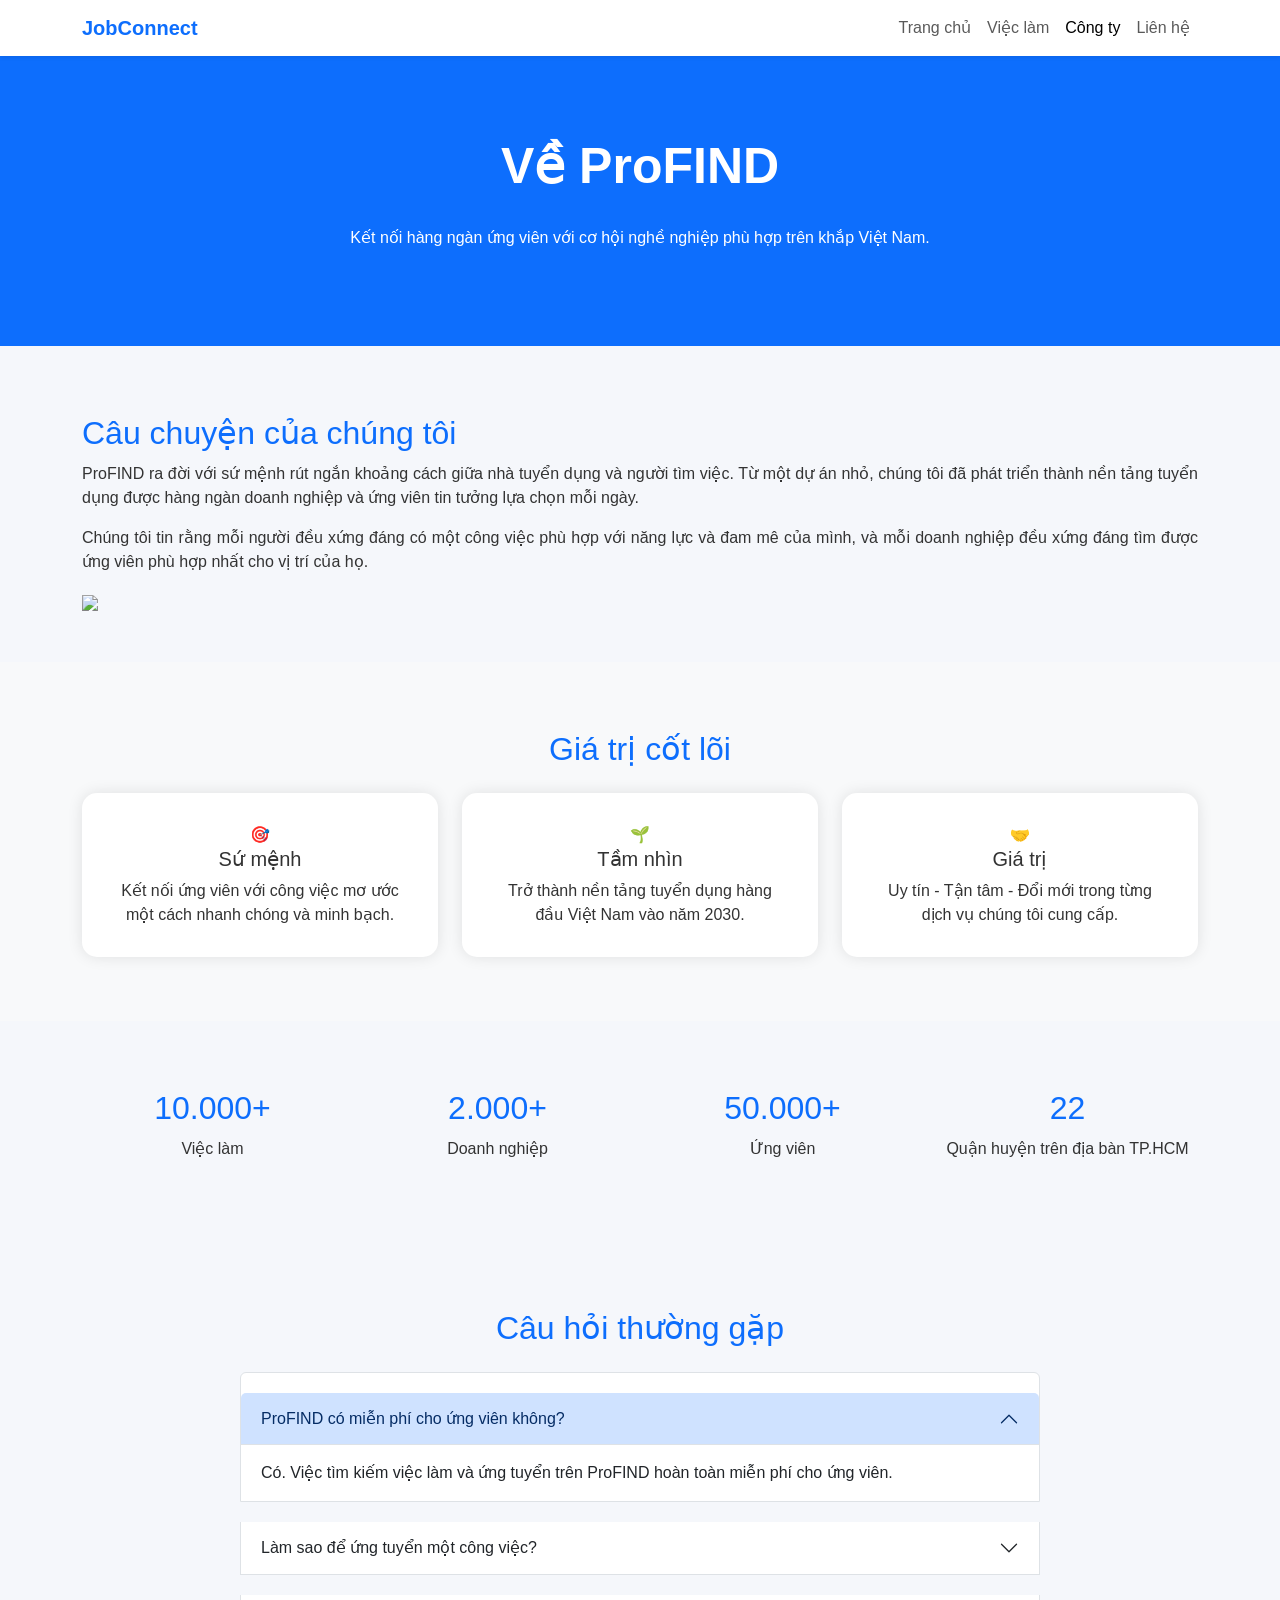
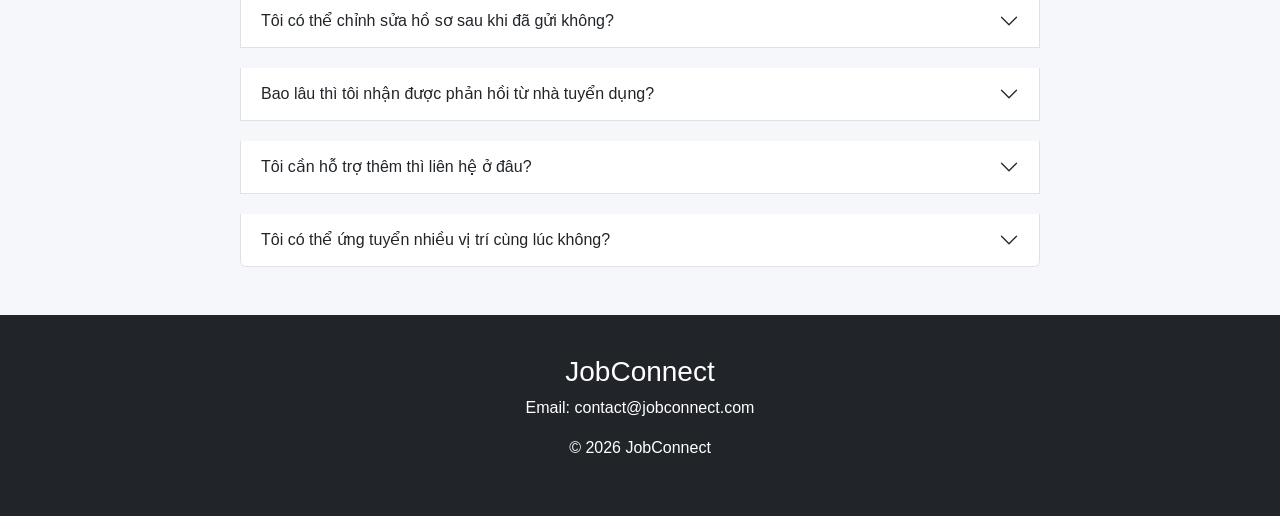
==== ProFind/about.html @ 867715a2 "Add files via upload" ====
<!DOCTYPE html>
<html lang="vi">

<head>
    <meta charset="UTF-8">
    <meta name="viewport" content="width=device-width, initial-scale=1.0">

    <title>About us</title>

    <!-- Bootstrap -->
    <link href="https://cdn.jsdelivr.net/npm/bootstrap@5.3.7/dist/css/bootstrap.min.css" rel="stylesheet">

    <!-- Font Awesome -->
    <link rel="stylesheet" href="https://cdnjs.cloudflare.com/ajax/libs/font-awesome/6.7.2/css/all.min.css">

    <link rel="stylesheet" href="asset/css.css">
</head>

<body>

    <!-- Navbar -->
    <nav class="navbar navbar-expand-lg bg-white shadow-sm sticky-top">
        <div class="container">

            <a class="navbar-brand fw-bold text-primary" href="index.html">
                JobConnect
            </a>

            <button class="navbar-toggler" data-bs-toggle="collapse" data-bs-target="#menu">
                <span class="navbar-toggler-icon"></span>
            </button>

            <div class="collapse navbar-collapse" id="menu">

                <ul class="navbar-nav ms-auto">

                    <li class="nav-item">
                        <a class="nav-link" href="index.html">Trang chủ</a>
                    </li>

                    <li class="nav-item">
                        <a class="nav-link" href="index.html#jobs">Việc làm</a>
                    </li>

                    <li class="nav-item">
                        <a class="nav-link active" href="about.html">Công ty</a>
                    </li>

                    <li class="nav-item">
                        <a class="nav-link" href="contact.html">Liên hệ</a>
                    </li>

                </ul>

            </div>

        </div>
    </nav>

    <!-- Hero -->
    <section class="hero">
        <div class="container text-center">
            <h1>Về ProFIND</h1>
            <p>Kết nối hàng ngàn ứng viên với cơ hội nghề nghiệp phù hợp trên khắp Việt Nam.</p>
        </div>
    </section>

    <!-- Giới thiệu -->
    <section class="container py-5">
        <div class="about">
            <div class="vanban">
                <h2>Câu chuyện của chúng tôi</h2>
                <p align="justify">
                    ProFIND ra đời với sứ mệnh rút ngắn khoảng cách giữa nhà tuyển dụng và người tìm việc.
                    Từ một dự án nhỏ, chúng tôi đã phát triển thành nền tảng tuyển dụng được hàng ngàn doanh
                    nghiệp và ứng viên tin tưởng lựa chọn mỗi ngày.
                </p>
                <p align="justify">
                    Chúng tôi tin rằng mỗi người đều xứng đáng có một công việc phù hợp với năng lực và đam mê
                    của mình, và mỗi doanh nghiệp đều xứng đáng tìm được ứng viên phù hợp nhất cho vị trí của
                    họ.
                </p>
            </div>
            <div class="hinh-anh">
                <img src="https://bizweb.dktcdn.net/100/021/721/articles/2.png?v=1621097527560">
            </div>
        </div>
    </section>

    <!-- Sứ mệnh / Tầm nhìn / Giá trị -->
    <section class="bg-light py-5">
        <div class="container">
            <h2 class="text-center mb-4">Giá trị cốt lõi</h2>

            <div class="row text-center">

                <div class="col-md-4 mb-3">
                    <div class="category">
                        🎯
                        <h5>Sứ mệnh</h5>
                        <p class="mb-0">Kết nối ứng viên với công việc mơ ước một cách nhanh chóng và minh bạch.</p>
                    </div>
                </div>

                <div class="col-md-4 mb-3">
                    <div class="category">
                        🌱
                        <h5>Tầm nhìn</h5>
                        <p class="mb-0">Trở thành nền tảng tuyển dụng hàng đầu Việt Nam vào năm 2030.</p>
                    </div>
                </div>

                <div class="col-md-4 mb-3">
                    <div class="category">
                        🤝
                        <h5>Giá trị</h5>
                        <p class="mb-0">Uy tín - Tận tâm - Đổi mới trong từng dịch vụ chúng tôi cung cấp.</p>
                    </div>
                </div>

            </div>
        </div>
    </section>

    <!-- Số liệu -->
    <section class="container py-5 text-center">
        <div class="row">
            <div class="col-md-3 mb-3">
                <h2>10.000+</h2>
                <p>Việc làm</p>
            </div>
            <div class="col-md-3 mb-3">
                <h2>2.000+</h2>
                <p>Doanh nghiệp</p>
            </div>
            <div class="col-md-3 mb-3">
                <h2>50.000+</h2>
                <p>Ứng viên</p>
            </div>
            <div class="col-md-3 mb-3">
                <h2>22</h2>
                <p>Quận huyện trên địa bàn TP.HCM</p>
            </div>
        </div>
    </section>

    <!-- FAQ -->
    <section class="container py-5">
        <h2 class="text-center mb-4">Câu hỏi thường gặp</h2>

        <div class="accordion" id="faqAccordion" style="max-width: 800px; margin: 0 auto;">

            <div class="accordion-item">
                <h2 class="accordion-header">
                    <button class="accordion-button" type="button" data-bs-toggle="collapse" data-bs-target="#faq1">
                        ProFIND có miễn phí cho ứng viên không?
                    </button>
                </h2>
                <div id="faq1" class="accordion-collapse collapse show" data-bs-parent="#faqAccordion">
                    <div class="accordion-body">
                        Có. Việc tìm kiếm việc làm và ứng tuyển trên ProFIND hoàn toàn miễn phí cho ứng viên.
                    </div>
                </div>
            </div>

            <div class="accordion-item">
                <h2 class="accordion-header">
                    <button class="accordion-button collapsed" type="button" data-bs-toggle="collapse" data-bs-target="#faq2">
                        Làm sao để ứng tuyển một công việc?
                    </button>
                </h2>
                <div id="faq2" class="accordion-collapse collapse" data-bs-parent="#faqAccordion">
                    <div class="accordion-body">
                        Bạn chỉ cần chọn công việc mong muốn ở trang chủ, sau đó điền đầy đủ thông tin vào
                        <a href="apply.html">form ứng tuyển</a> và bấm "Gửi đơn".
                    </div>
                </div>
            </div>

            <div class="accordion-item">
                <h2 class="accordion-header">
                    <button class="accordion-button collapsed" type="button" data-bs-toggle="collapse" data-bs-target="#faq3">
                        Tôi có thể chỉnh sửa hồ sơ sau khi đã gửi không?
                    </button>
                </h2>
                <div id="faq3" class="accordion-collapse collapse" data-bs-parent="#faqAccordion">
                    <div class="accordion-body">
                        Hiện tại bạn cần liên hệ trực tiếp với chúng tôi qua <a href="contact.html">trang liên hệ</a>
                        để được hỗ trợ cập nhật lại thông tin hồ sơ đã gửi.
                    </div>
                </div>
            </div>

            <div class="accordion-item">
                <h2 class="accordion-header">
                    <button class="accordion-button collapsed" type="button" data-bs-toggle="collapse" data-bs-target="#faq4">
                        Bao lâu thì tôi nhận được phản hồi từ nhà tuyển dụng?
                    </button>
                </h2>
                <div id="faq4" class="accordion-collapse collapse" data-bs-parent="#faqAccordion">
                    <div class="accordion-body">
                        Thời gian phản hồi tùy thuộc vào từng doanh nghiệp, thường trong khoảng 3 - 7 ngày làm
                        việc kể từ khi bạn gửi đơn ứng tuyển.
                    </div>
                </div>
            </div>

            <div class="accordion-item">
                <h2 class="accordion-header">
                    <button class="accordion-button collapsed" type="button" data-bs-toggle="collapse" data-bs-target="#faq5">
                        Tôi cần hỗ trợ thêm thì liên hệ ở đâu?
                    </button>
                </h2>
                <div id="faq5" class="accordion-collapse collapse" data-bs-parent="#faqAccordion">
                    <div class="accordion-body">
                        Bạn có thể gửi câu hỏi qua <a href="contact.html">form liên hệ</a> hoặc gọi hotline
                        1900 1234, đội ngũ ProFIND của chúng tôi sẽ hỗ trợ bạn nhanh nhất.
                    </div>
                </div>
            </div>

            <div class="accordion-item">
                <h2 class="accordion-header">
                    <button class="accordion-button collapsed" type="button" data-bs-toggle="collapse" data-bs-target="#faq6">
                        Tôi có thể ứng tuyển nhiều vị trí cùng lúc không?
                    </button>
                </h2>
                <div id="faq6" class="accordion-collapse collapse" data-bs-parent="#faqAccordion">
                    <div class="accordion-body">
                        Có. Bạn có thể gửi <a href="apply.html">form ứng tuyển</a> cho nhiều vị trí khác nhau,
                        chỉ cần ghi rõ tên vị trí mong muốn ở mục "Vị trí ứng tuyển" trong mỗi lần gửi đơn.
                    </div>
                </div>
            </div>

        </div>
    </section>

    <!-- Footer -->
    <footer>
        <div class="container text-center">
            <h3>JobConnect</h3>
            <p>Email: contact@jobconnect.com</p>
            <p>© 2026 JobConnect</p>
        </div>
    </footer>

    <script src="https://cdn.jsdelivr.net/npm/bootstrap@5.3.7/dist/js/bootstrap.bundle.min.js"></script>
    <script src="./asset/js.js"></script>
</body>

</html>
---- ProFind/asset/css.css ----
body {
    font-family: Arial, Helvetica, sans-serif;
}

html {
    scroll-behavior: smooth;
}

#trang-chu,
#viec-lam,
#cong-ty {
    scroll-margin-top: 80px;
}

* {
    margin: 0;
    padding: 0;
    box-sizing: border-box;
}

.image {
    width: 550px;
    height: 400px;

    border-radius: 30px;
    overflow: hidden;

    box-shadow: 0 10px 30px rgba(0, 0, 0, .15);
}

.image img {
    object-fit: cover;
    transform: scale(1.05);
}

#search {
    width: 300px;
    height: 40px;
    padding: 10px;
    font-size: 16px;
    border-radius: 8px;
    border: 1px solid #0138de;
    margin: 10px 0 25px;
}

search-btn {
    width: 120px;
    height: 45px;
    background: #ffc107;
    color: #000;
    font-weight: bold;
    border-radius: 8px;
}

.search-btn:hover {
    background: #e0a800;
}

select {
    width: 150px;
    height: 45px;
    padding: 0 15px;
    border-radius: 10px;
    font-size: 13px;
    box-sizing: border-box;
}

.hero {
    background: #0d6efd;
    color: white;
    padding: 80px 0;
}

.hero h1 {
    font-size: 50px;
    font-weight: bold;
    color: white;
}

.search-box {
    display: flex;
    gap: 10px;
    margin-top: 30px;
    flex-wrap: wrap;
}

.category {
    background: white;
    border-radius: 15px;
    padding: 30px;
    box-shadow: 0 0 15px rgba(0, 0, 0, .1);
    transition: .3s;
}

.category:hover {
    transform: translateY(-8px);
}

.card {
    transition: .3s;
}

.card:hover {
    transform: translateY(-10px);
}

#search {
    width: 300px;
    height: 40px;
    padding: 10px;
    font-size: 16px;
    border-radius: 8px;
    border: 1px solid #0138de;
    margin-top: 10px;
    margin-bottom: 25px;
}

select {
    height: 40px;
    padding: 10px;
    border-radius: 8px;
    font-size: 12px;
}

button {
    background: #11fd0d;
    color: white;
    padding: 10px;
    border: none;
    border-radius: 6px;
    cursor: pointer;
}

button:hover {
    background: #0d6efd;
}

footer {
    background: #212529;
    color: white;
    padding: 40px;
}

/* Reset */

* {
    margin: 0;
    padding: 0;
    box-sizing: border-box;
    font-family: Arial, sans-serif;
}


body {
    background: #f5f7fb;
    color: #333;
    padding: 0;
}


/* TiĂªu Ä‘á» */
h1 {
    text-align: center;
    color: #0d6efd;
    margin-bottom: 30px;
}


h2 {
    color: #0d6efd;
    margin: 20px 0 10px;
}

/* form liĂªn há»‡*/
.form-contact {
    width: 600px;
    max-width: 100%;
    margin: 20px auto;
    background: white;
    padding: 30px;
    border-radius: 20px;
    box-shadow: 0 0 20px rgba(0, 0, 0, .2);
}

.form-title {
    text-align: center;
    color: #0d6efd;
    font-size: 30px;
    font-weight: bold;
    text-transform: uppercase;
    margin-bottom: 10px;
}

.form-email {
    text-align: center;
    font-size: 16px;
    font-weight: bold;
    line-height: 30px;
}

.form-group {
    margin-bottom: 18px;
    margin-top: 8px;
}

.form-group label {
    display: block;
    font-weight: bold;
    margin-bottom: 8px;
}

.form-control {
    width: 100%;
    height: 45px;
    padding: 10px 15px;
    border: 1px solid #ccc;
    border-radius: 12px;
    font-size: 15px;
}

textarea.form-control {
    height: 120px;
    resize: vertical;
}

.form-control:focus {
    outline: none;
    border: 2px solid #0d6efd;
    box-shadow: 0 0 8px rgba(13, 110, 253, .3);
}

.note {
    color: red;
    font-weight: bold;
    font-style: italic;
}

.note-text {
    margin-top: 10px;
    font-style: italic;
    font-size: 15px;
}

.error {
    color: red;
    font-size: 13px;
    display: block;
    margin-top: 5px;
}

.btn {
    width: 100%;
    margin-top: 20px;
    padding: 12px;
    border: none;
    border-radius: 12px;
    background: #0d6efd;
    color: #fff;
    font-size: 16px;
    font-weight: bold;
    cursor: pointer;
    transition: .3s;
}

.btn:hover {
    background: #0052a3;
}

.popup-contact {
    display: none;
    position: fixed;
    inset: 0;
    background: rgba(0, 0, 0, .5);
    justify-content: center;
    align-items: center;
    overflow-y: auto;
    padding: 20px;
}

.popup-content {
    background: #fff;
    width: 500px;
    padding: 35px;
    border-radius: 15px;
    text-align: center;
    box-shadow: 0 0 20px gray;
}

.popup-content h3 {
    font-size: 26px;
    margin-bottom: 5px;
}

.popup-content i {
    color: #0d6efd;
    margin-bottom: 15px;
    line-height: 5px;
}

.popup-content p {
    color: #555;
    line-height: 24px;
    margin-bottom: 10px;
}

.popup-content button {
    padding: 10px 30px;
    border: none;
    border-radius: 8px;
    background: #0d6efd;
    color: white;
    font-weight: bold;
    cursor: pointer;
}

.popup-content button:hover {
    background: #0052a3;
}

/* form á»©ng tuyá»ƒn */
.form-apply {
    width: 600px;
    background: #fff;
    border-radius: 20px;
    padding: 30px;
    box-shadow: 0 0 25px rgba(0, 0, 0, .2);
    position: relative;
    margin: auto;
}

.popup {
    display: none;
    position: fixed;
    inset: 0;
    background: rgba(0, 0, 0, .5);
    justify-content: center;
    align-items: center;
    overflow-y: auto;
    padding: 20px;
}

#applyPopup {
    overflow-y: auto;
    align-items: flex-start;
    padding: 30px 20px;
}

.popup-form {
    width: 650px;
    max-width: 90%;
    margin: auto;
    margin-top: 30px;
    margin-bottom: 30px;
    background: #fff;
    border-radius: 20px;
    padding: 30px;
    position: relative;
}

.success-content {
    width: 400px;
    max-width: 90%;
    background: #fff;
    border-radius: 20px;
    padding: 35px;
    text-align: center;
    box-shadow: 0 0 25px rgba(0, 0, 0, .25);
    animation: zoomIn .3s;
}

.success-content i {
    color: #0d6efd;
    margin-bottom: 15px;
}

.success-content h3 {
    color: black;
    font-size: 25px;
    line-height: 50px;
}

.success-content p {
    font-size: 14px;
    color: #555;
    margin-top: 0;
    line-height: 10px;
}

.success-content button {
    margin-top: 20px;
    padding: 10px 30px;
    border: none;
    border-radius: 8px;
    background: #0d6efd;
    color: white;
    cursor: pointer;
}

.success-content button:hover {
    background: #0052a3;
}

.close {
    position: absolute;
    top: 15px;
    right: 20px;
    font-size: 32px;
    font-weight: bold;
    color: #777;
    cursor: pointer;
}

.close:hover {
    color: red;
}

/* @media(max-width:768px) {
    .popup-form,
    .success-content,
    .form-container {
        width: 95%;
        padding: 20px;
    }
    .form-title {
        font-size: 24px;
    }
} */
/* =========================
   GIAO DIá»†N MĂ” Táº¢ CHI TIáº¾T
========================= */

.detail-box {
    margin-top: 25px;
    padding: 25px;
    background: #ffffff;
    border-radius: 15px;
    border: 1px solid #e5e7eb;
    box-shadow: 0 5px 15px rgba(0, 0, 0, .06);
}

/* TiĂªu Ä‘á» tá»«ng pháº§n */

.section-title {
    display: flex;
    align-items: center;
    gap: 12px;
    border-bottom: 2px solid #e9ecef;
    padding-bottom: 15px;
    margin-bottom: 20px;
}

.section-title i {
    width: 42px;
    height: 42px;
    display: flex;
    align-items: center;
    justify-content: center;
    background: #eaf2ff;
    color: #0d6efd;
    border-radius: 50%;
    font-size: 20px;
}

.section-title h3 {
    margin: 0;
    color: #212529;
    font-size: 22px;
}

/* Ná»™i dung mĂ´ táº£ */

.description-content,
.requirement-content {
    padding: 5px 10px;
}

.description-content p,
.requirement-content p {
    color: #555;
    font-size: 16px;
    line-height: 1.8;
    margin: 0;
}

/* Pháº§n yĂªu cáº§u */

.requirement-box {
    background: #fcfdff;
}

.requirement-content {
    border-left: 4px solid #0d6efd;
    padding-left: 20px;
}

/* =========================================
TRANG CHI TIáº¾T CĂ”NG VIá»†C
========================================= */

.detail-container {
    width: 1100px;
    max-width: 95%;
    margin: 30px auto;
    padding: 45px 55px;
    background: #ffffff;
    border-radius: 24px;
    box-shadow: 0 12px 40px rgba(0, 0, 0, 0.08);
}

/* TiĂªu Ä‘á» cĂ´ng viá»‡c */

.detail-container>h1 {
    text-align: left;
    color: #1f2937;
    font-size: 38px;
    font-weight: bold;
    margin-bottom: 15px;
}

/* TĂªn cĂ´ng ty */

.company-name {
    font-size: 18px;
    color: #555;
    margin-bottom: 30px;
}

.company-name i {
    color: #0d6efd;
    margin-right: 8px;
}

/* =========================================
THĂ”NG TIN NHANH
========================================= */

.job-sticker {
    display: grid;
    grid-template-columns: repeat(4, 1fr);
    gap: 15px;
    margin-bottom: 35px;
}

.job-sticker>span {
    min-height: 75px;
    display: flex;
    align-items: center;
    gap: 12px;
    padding: 16px;
    background: #f5f8ff;
    border: 1px solid #e4ebff;
    border-radius: 14px;
    color: #374151;
    font-size: 14px;
}

.job-sticker i {
    min-width: 22px;
    color: #0d6efd;
    font-size: 20px;
}

/* =========================================
KHá»I MĂ” Táº¢ VĂ€ YĂU Cáº¦U
========================================= */

.detail-box {
    margin-top: 25px;
    padding: 28px;
    background: #ffffff;
    border-radius: 18px;
    border: 1px solid #e5e7eb;
    box-shadow: 0 6px 18px rgba(0, 0, 0, .06);
}

/* TiĂªu Ä‘á» tá»«ng pháº§n */

.section-title {
    display: flex;
    align-items: center;
    gap: 14px;
    border-bottom: 2px solid #edf0f5;
    padding-bottom: 16px;
    margin-bottom: 20px;
}

.section-title i {
    width: 45px;
    height: 45px;
    display: flex;
    align-items: center;
    justify-content: center;
    background: #eaf2ff;
    color: #0d6efd;
    border-radius: 50%;
    font-size: 20px;
}

.section-title h3 {
    margin: 0;
    color: #212529;
    font-size: 23px;
}

/* Ná»™i dung */

.description-content,
.requirement-content {
    padding: 5px 10px;
}

.description-content p,
.requirement-content p {
    color: #4b5563;
    font-size: 16px;
    line-height: 1.9;
    margin: 0;
}

/* Pháº§n yĂªu cáº§u */

.requirement-box {
    background: #fcfdff;
    border-left: 5px solid #198754;
}

.requirement-box .section-title i {
    background: #eaf8f0;
    color: #198754;
}

/* =========================================
NĂT á»¨NG TUYá»‚N
========================================= */

.detail-container>.btn {
    display: block;
    width: 280px;
    margin: 40px auto 10px;
    padding: 15px;
    border-radius: 14px;
    background: linear-gradient(135deg, #0d6efd, #0052a3);
    color: white;
    font-size: 17px;
    font-weight: bold;
    box-shadow: 0 8px 20px rgba(13, 110, 253, .25);
    transition: .3s;
}

.detail-container>.btn:hover {
    background: linear-gradient(135deg, #0052a3, #003d7a);
    transform: translateY(-3px);
    box-shadow: 0 12px 25px rgba(13, 110, 253, .35);
}

/* =========================================
RESPONSIVE
========================================= */

@media (max-width: 900px) {

    .job-sticker {
        grid-template-columns: repeat(2, 1fr);
    }

}

@media (max-width: 600px) {

    body {
        padding: 15px;
    }

    .detail-container {
        padding: 25px 18px;
        border-radius: 16px;
    }

    .detail-container>h1 {
        font-size: 28px;
    }

    .job-sticker {
        grid-template-columns: 1fr;
    }

    .detail-box {
        padding: 20px;
    }

    .section-title h3 {
        font-size: 19px;
    }

    .description-content,
    .requirement-content {
        padding: 0;
    }

    .detail-container>.btn {
        width: 100%;
    }

}

/* =========================
GIAO DIá»†N TRANG LIĂN Há»†
========================= */

.contact-page {
    min-height: 100vh;
    padding: 60px 20px;
    background:
        linear-gradient(135deg, #eef5ff, #f8fbff);
}

.contact-wrapper {
    max-width: 1100px;
    margin: auto;
    display: grid;
    grid-template-columns: 0.9fr 1.1fr;
    background: #ffffff;
    border-radius: 25px;
    overflow: hidden;
    box-shadow: 0 15px 40px rgba(0, 0, 0, .12);
}

/* =========================
THĂ”NG TIN LIĂN Há»†
========================= */

.contact-info {
    padding: 50px 40px;
    background: linear-gradient(135deg, #0d6efd, #084298);
    color: white;
}

.contact-logo {
    width: 65px;
    height: 65px;
    display: flex;
    align-items: center;
    justify-content: center;
    background: rgba(255, 255, 255, .2);
    border-radius: 18px;
    font-size: 30px;
    margin-bottom: 25px;
}

.contact-info h1 {
    color: white;
    text-align: left;
    font-size: 36px;
    margin-bottom: 20px;
}

.contact-description {
    line-height: 1.8;
    color: #e5edff;
    margin-bottom: 35px;
}

/* =========================
ITEM THĂ”NG TIN
========================= */

.contact-item {
    display: flex;
    align-items: center;
    gap: 15px;
    margin-bottom: 25px;
}

.contact-icon {
    width: 45px;
    height: 45px;
    flex-shrink: 0;
    display: flex;
    align-items: center;
    justify-content: center;
    background: rgba(255, 255, 255, .2);
    border-radius: 12px;
    font-size: 18px;
}

.contact-item h4 {
    margin: 0 0 5px;
    font-size: 16px;
}

.contact-item p {
    margin: 0;
    color: #dce8ff;
    font-size: 14px;
}

/* =========================
FORM LIĂN Há»†
========================= */

.contact-wrapper .form-contact {
    width: 100%;
    max-width: none;
    margin: 0;
    padding: 50px 45px;
    border-radius: 0;
    box-shadow: none;
}

.form-subtitle {
    text-align: center;
    color: #777;
    margin-top: 10px;
    margin-bottom: 30px;
}

.contact-wrapper .form-title {
    font-size: 30px;
    margin-bottom: 30px;
}

.contact-wrapper .form-group {
    margin-bottom: 20px;
}

.contact-wrapper .form-group label {
    color: #333;
}

.contact-wrapper .form-group label i {
    color: #0d6efd;
    margin-right: 5px;
}

.contact-wrapper .form-control {
    height: 48px;
    border: 1px solid #dfe3e8;
    border-radius: 10px;
    transition: .3s;
}

.contact-wrapper textarea.form-control {
    height: 130px;
}

.contact-wrapper .form-control:focus {
    border-color: #0d6efd;
    box-shadow: 0 0 0 4px rgba(13, 110, 253, .1);
}

/* =========================
NĂT Gá»¬I
========================= */

.contact-wrapper .btn:hover {
    margin-top: 15px;
    height: 50px;
    border-radius: 10px;
    background: linear-gradient(135deg, #0d6efd, #084298);
    transition: .3s;
}

.contact-wrapper .btn {
    transform: translateY(-3px);
    box-shadow: 0 8px 20px rgba(13, 110, 253, .3);
}

/* =========================
RESPONSIVE
========================= */

@media (max-width: 768px) {

    .contact-wrapper {
        grid-template-columns: 1fr;
    }

    .contact-info {
        padding: 35px 25px;
    }

    .contact-info h1 {
        font-size: 30px;
    }

    .contact-wrapper .form-contact {
        padding: 35px 25px;
    }

}

/* =========================
   HOĂ€N THIá»†N GIAO DIá»†N TRANG LIĂN Há»†
========================= */

.contact-page {
    min-height: 100vh;
    padding: 70px 20px;
    background: linear-gradient(135deg, #eef5ff, #f8fbff);
}

.contact-wrapper {
    max-width: 1100px;
    margin: auto;
    display: grid;
    grid-template-columns: 0.9fr 1.1fr;
    background: white;
    border-radius: 25px;
    overflow: hidden;
    box-shadow: 0 20px 50px rgba(0, 0, 0, .12);
}

/* BĂN TRĂI */

.contact-info {
    padding: 55px 45px;
    background: linear-gradient(135deg, #0d6efd, #084298);
    color: white;
}

.contact-logo {
    width: 70px;
    height: 70px;
    display: flex;
    align-items: center;
    justify-content: center;
    background: rgba(255, 255, 255, .2);
    border-radius: 20px;
    font-size: 32px;
    margin-bottom: 25px;
}

.contact-info h1 {
    color: white;
    text-align: left;
    font-size: 38px;
    margin-bottom: 20px;
}

.contact-description {
    color: #e5edff;
    line-height: 1.8;
    margin-bottom: 40px;
}

.contact-item {
    display: flex;
    align-items: center;
    gap: 15px;
    margin-bottom: 28px;
}

.contact-icon {
    width: 48px;
    height: 48px;
    display: flex;
    align-items: center;
    justify-content: center;
    background: rgba(255, 255, 255, .2);
    border-radius: 14px;
    font-size: 19px;
}

.contact-item h4 {
    margin: 0 0 5px;
}

.contact-item p {
    margin: 0;
    color: #dce8ff;
}

/* BĂN PHáº¢I */

.contact-wrapper .form-contact {
    width: 100%;
    max-width: none;
    margin: 0;
    padding: 55px 50px;
    border-radius: 0;
    box-shadow: none;
}

.contact-wrapper .form-title {
    font-size: 32px;
    margin-bottom: 10px;
}

.form-subtitle {
    text-align: center;
    color: #777;
    margin-bottom: 35px;
}

.contact-wrapper .form-group {
    margin-bottom: 20px;
}

.contact-wrapper .form-group label {
    color: #333;
}

.contact-wrapper .form-group label i {
    color: #0d6efd;
    margin-right: 6px;
}

.contact-wrapper .form-control {
    height: 48px;
    border: 1px solid #dfe3e8;
    border-radius: 10px;
    transition: .3s;
}

.contact-wrapper textarea.form-control {
    height: 130px;
    resize: vertical;
}

.contact-wrapper .form-control:focus {
    outline: none;
    border-color: #0d6efd;
    box-shadow: 0 0 0 4px rgba(13, 110, 253, .1);
}

/* NĂT */

.contact-wrapper .btn {
    height: 50px;
    margin-top: 15px;
    border-radius: 10px;
    background: linear-gradient(135deg, #0d6efd, #084298);
    transition: .3s;
}

.contact-wrapper .btn:hover {
    transform: translateY(-3px);
    box-shadow: 0 8px 20px rgba(13, 110, 253, .3);
}

/* POPUP */

.popup-contact {
    display: none;
    position: fixed;
    inset: 0;
    z-index: 9999;
    align-items: center;
    justify-content: center;
    background: rgba(0, 0, 0, .55);
}

.popup-content {
    width: 420px;
    max-width: 90%;
    padding: 40px;
    background: white;
    border-radius: 20px;
    text-align: center;
    box-shadow: 0 15px 40px rgba(0, 0, 0, .25);
}

.popup-content h3 {
    color: #198754;
    margin-bottom: 15px;
}

.popup-content p {
    color: #555;
    line-height: 1.7;
}

.popup-content button {
    margin-top: 15px;
    padding: 10px 30px;
    background: #0d6efd;
    color: white;
    border-radius: 8px;
}

/* MOBILE */

@media (max-width: 768px) {

    .contact-page {
        padding: 25px 15px;
    }

    .contact-wrapper {
        grid-template-columns: 1fr;
    }

    .contact-info {
        padding: 35px 25px;
    }

    .contact-info h1 {
        font-size: 30px;
    }

    .contact-wrapper .form-contact {
        padding: 35px 25px;
    }

}
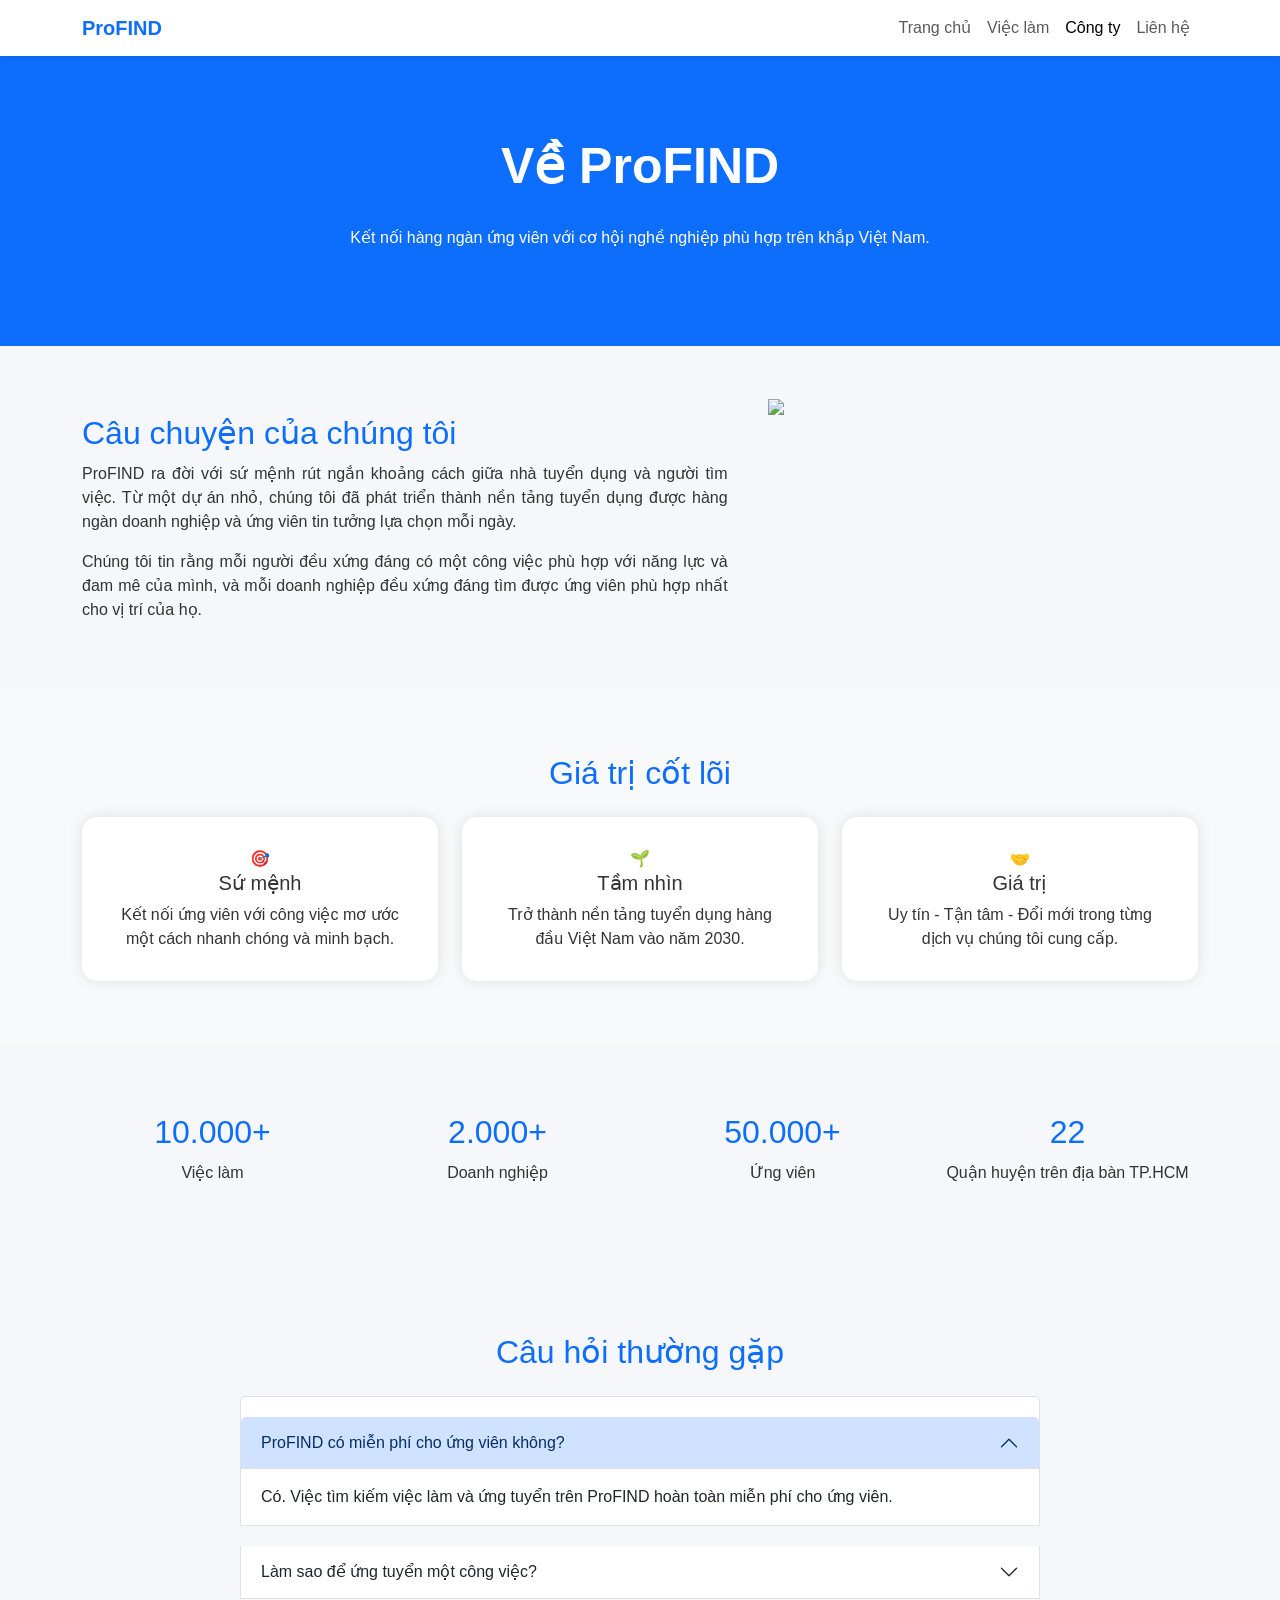
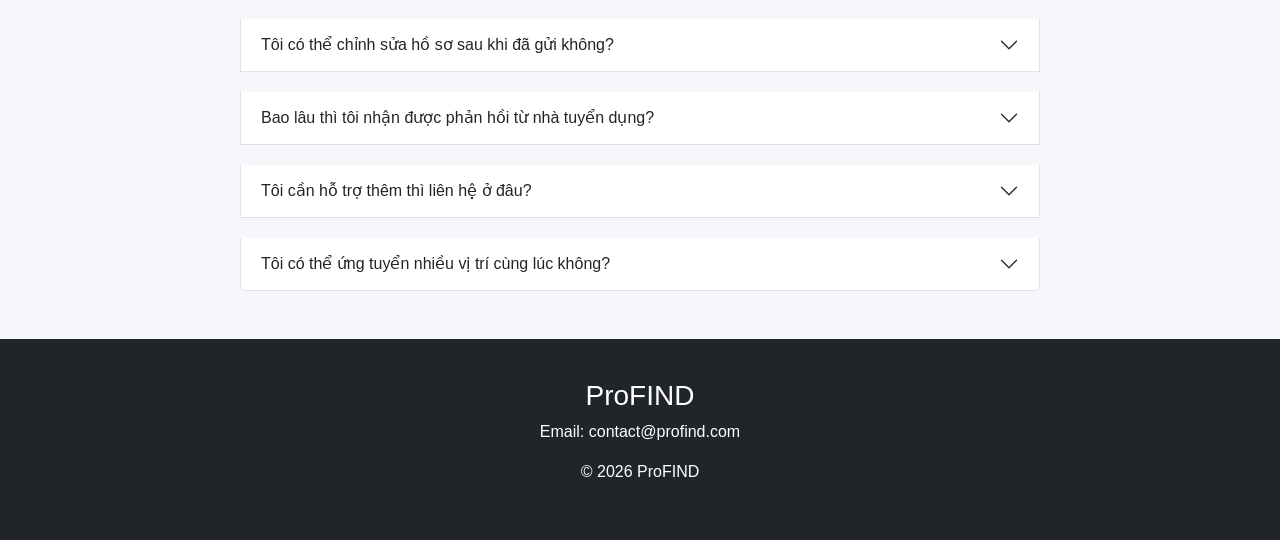
==== commit 5e38d012: "Update about.html" ====
--- a/ProFind/about.html
+++ b/ProFind/about.html
@@ -23,7 +23,7 @@
         <div class="container">
 
             <a class="navbar-brand fw-bold text-primary" href="index.html">
-                JobConnect
+                ProFIND
             </a>
 
             <button class="navbar-toggler" data-bs-toggle="collapse" data-bs-target="#menu">
@@ -239,9 +239,9 @@
     <!-- Footer -->
     <footer>
         <div class="container text-center">
-            <h3>JobConnect</h3>
-            <p>Email: contact@jobconnect.com</p>
-            <p>© 2026 JobConnect</p>
+            <h3>ProFIND</h3>
+            <p>Email: contact@profind.com</p>
+            <p>© 2026 ProFIND</p>
         </div>
     </footer>
 
@@ -249,4 +249,4 @@
     <script src="./asset/js.js"></script>
 </body>
 
-</html>+</html>
--- a/ProFind/asset/css.css
+++ b/ProFind/asset/css.css
@@ -1102,4 +1102,36 @@
         padding: 35px 25px;
     }
 
-}+}
+
+/*Trang about*/
+.about {
+    display: flex;
+    align-items: flex-start;
+    gap: 40px;
+}
+
+.vanban {
+    flex: 1.5;
+}
+
+.hinh-anh {
+    flex: 1;
+}
+
+.hinh-anh img {
+    max-width: 550px;
+    width: 100%;
+    max-height: 350px;
+}
+
+/* Điện thoại */
+@media (max-width: 768px) {
+    .about {
+        flex-direction: column;
+    }
+
+    .hinh-anh {
+        align-self: center;
+    }
+}
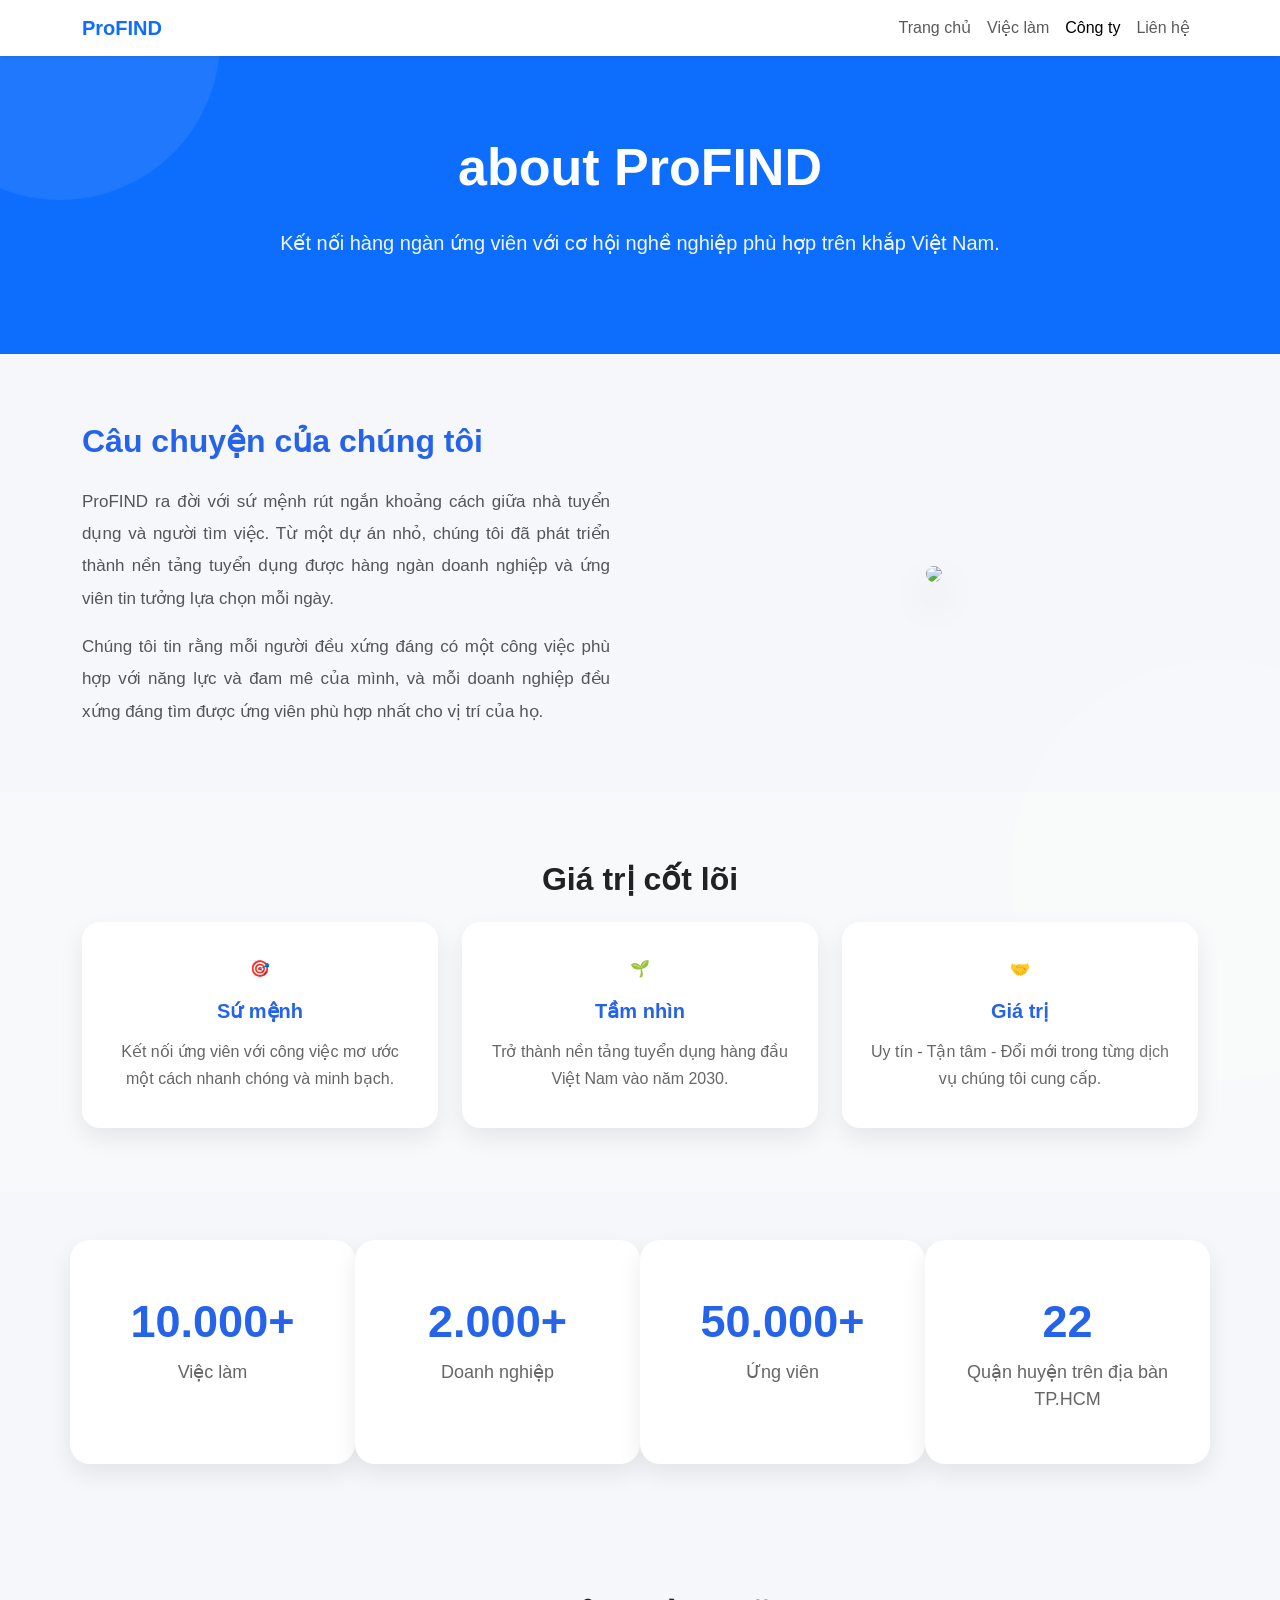
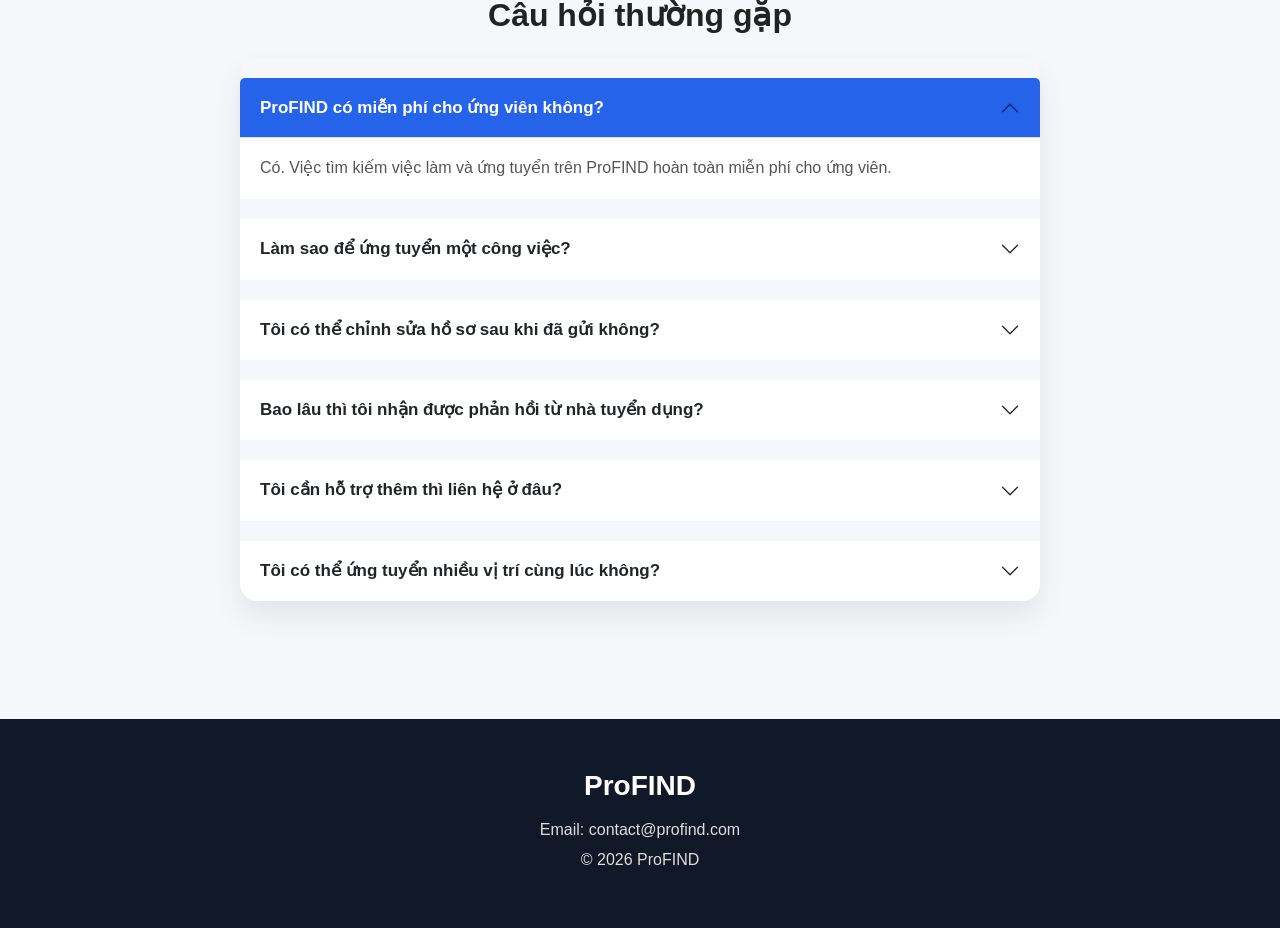
==== commit b9f3cd05: "add" ====
--- a/ProFind/about.html
+++ b/ProFind/about.html
@@ -60,7 +60,7 @@
     <!-- Hero -->
     <section class="hero">
         <div class="container text-center">
-            <h1>Về ProFIND</h1>
+            <h1>about ProFIND</h1>
             <p>Kết nối hàng ngàn ứng viên với cơ hội nghề nghiệp phù hợp trên khắp Việt Nam.</p>
         </div>
     </section>
--- a/ProFind/asset/css.css
+++ b/ProFind/asset/css.css
@@ -1135,3 +1135,209 @@
         align-self: center;
     }
 }
+
+.hero::before {
+    content: "";
+    position: absolute;
+    width: 320px;
+    height: 320px;
+    border-radius: 50%;
+    background: rgba(255, 255, 255, .08);
+    top: -120px;
+    left: -100px;
+}
+
+.hero::after {
+    content: "";
+    position: absolute;
+    width: 420px;
+    height: 420px;
+    border-radius: 50%;
+    background: rgba(255, 255, 255, .08);
+    right: -150px;
+    bottom: -180px;
+}
+
+.hero h1 {
+    font-size: 52px;
+    font-weight: 700;
+}
+
+.hero p {
+    font-size: 20px;
+    opacity: .95;
+}
+
+/* ABOUT */
+
+.about {
+    display: flex;
+    align-items: center;
+    gap: 60px;
+    flex-wrap: wrap;
+}
+
+.vanban {
+    flex: 1;
+}
+
+.vanban h2 {
+    color: #2563eb;
+    font-weight: bold;
+    margin-bottom: 25px;
+}
+
+.vanban p {
+    color: #555;
+    line-height: 1.9;
+    font-size: 17px;
+}
+
+.hinh-anh {
+    flex: 1;
+    text-align: center;
+}
+
+.hinh-anh img {
+    width: 100%;
+    max-width: 520px;
+    border-radius: 25px;
+    box-shadow: 0 20px 40px rgba(0, 0, 0, .18);
+    transition: .5s;
+}
+
+.hinh-anh img:hover {
+    transform: scale(1.04) rotate(-1deg);
+}
+
+/* Tiêu đề */
+
+section h2 {
+    font-weight: 700;
+    color: #222;
+}
+
+/* CARD */
+
+.category {
+    background: #fff;
+    border-radius: 18px;
+    padding: 35px 25px;
+    box-shadow: 0 10px 25px rgba(0, 0, 0, .08);
+    transition: .35s;
+    height: 100%;
+}
+
+.category:hover {
+    transform: translateY(-12px);
+    box-shadow: 0 18px 40px rgba(37, 99, 235, .25);
+}
+
+.category h5 {
+    margin-top: 18px;
+    margin-bottom: 15px;
+    color: #2563eb;
+    font-weight: 700;
+}
+
+.category p {
+    color: #666;
+    line-height: 1.7;
+}
+
+/* THỐNG KÊ */
+
+.container.py-5.text-center .col-md-3 {
+    margin-bottom: 25px;
+    background: #fff;
+    border-radius: 20px;
+    padding: 35px;
+    box-shadow: 0 10px 25px rgba(0, 0, 0, .08);
+    transition: .3s;
+}
+
+.container.py-5.text-center .col-md-3 h2 {
+    color: #2563eb;
+    font-size: 45px;
+    font-weight: 700;
+}
+
+.container.py-5.text-center .col-md-3 p {
+    color: #666;
+    font-size: 18px;
+}
+
+.container.py-5.text-center .col-md-3:hover {
+    transform: translateY(-10px);
+}
+
+/* FAQ */
+
+#faqAccordion {
+    max-width: 900px;
+    border-radius: 18px;
+    overflow: hidden;
+    box-shadow: 0 15px 30px rgba(0, 0, 0, .08);
+}
+
+.accordion-item {
+    border: none;
+}
+
+.accordion-button {
+    font-weight: 600;
+    padding: 20px;
+    font-size: 17px;
+}
+
+.accordion-button:not(.collapsed) {
+    background: #2563eb;
+    color: #fff;
+}
+
+.accordion-button:focus {
+    box-shadow: none;
+}
+
+.accordion-body {
+    color: #555;
+    line-height: 1.8;
+    background: #fff;
+}
+
+.accordion-body a {
+    color: #2563eb;
+    font-weight: 600;
+    text-decoration: none;
+}
+
+.accordion-body a:hover {
+    text-decoration: underline;
+}
+
+/* Footer */
+
+footer {
+    background: #111827;
+    color: white;
+    padding: 50px 0;
+    margin-top: 70px;
+}
+
+footer h3 {
+    font-weight: 700;
+    margin-bottom: 15px;
+}
+
+footer p {
+    margin: 6px 0;
+    color: #ddd;
+}
+
+/* Animation */
+
+.category,
+.hinh-anh img,
+.col-md-3 {
+    animation: fadeUp .8s ease;
+}
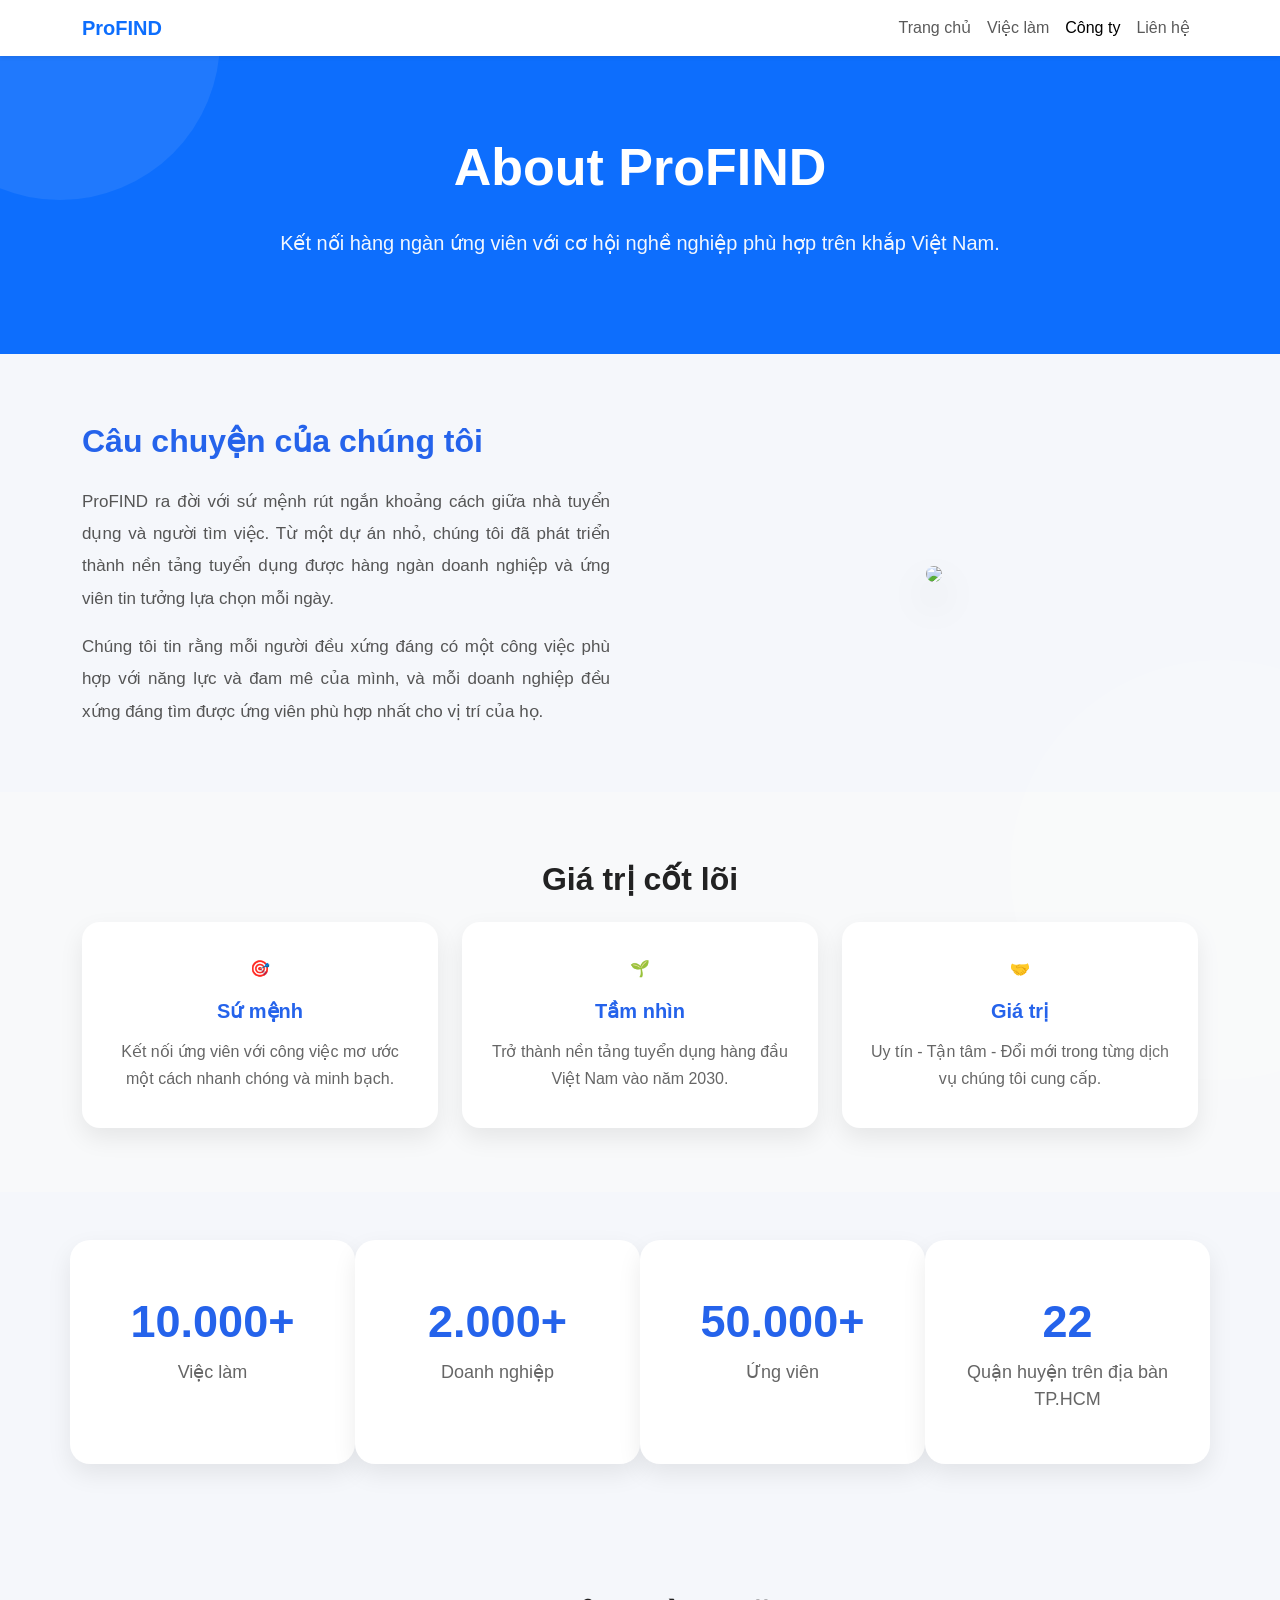
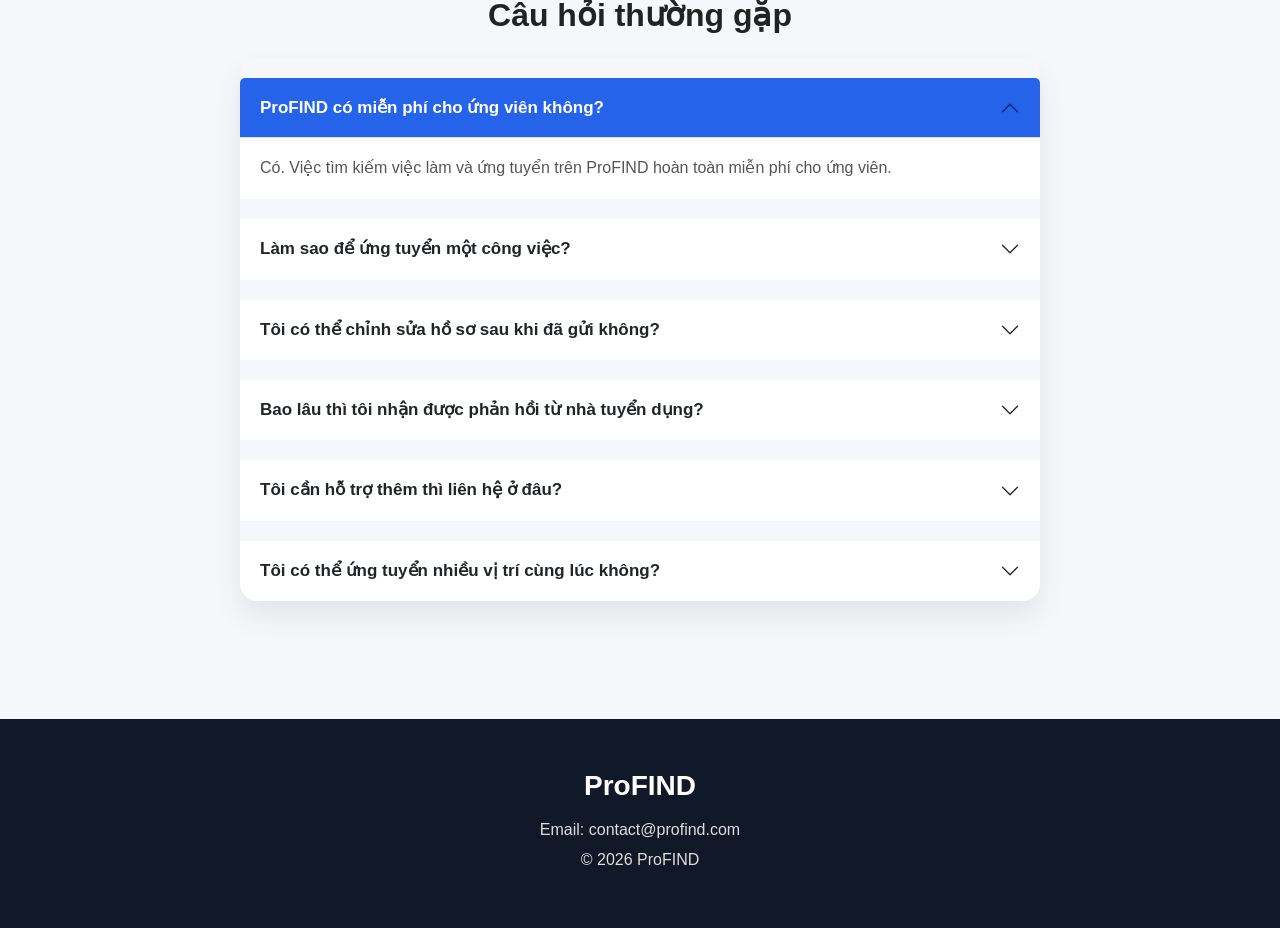
==== commit 0d41b9f7: "Update about.html" ====
--- a/ProFind/about.html
+++ b/ProFind/about.html
@@ -60,7 +60,7 @@
     <!-- Hero -->
     <section class="hero">
         <div class="container text-center">
-            <h1>about ProFIND</h1>
+            <h1>About ProFIND</h1>
             <p>Kết nối hàng ngàn ứng viên với cơ hội nghề nghiệp phù hợp trên khắp Việt Nam.</p>
         </div>
     </section>
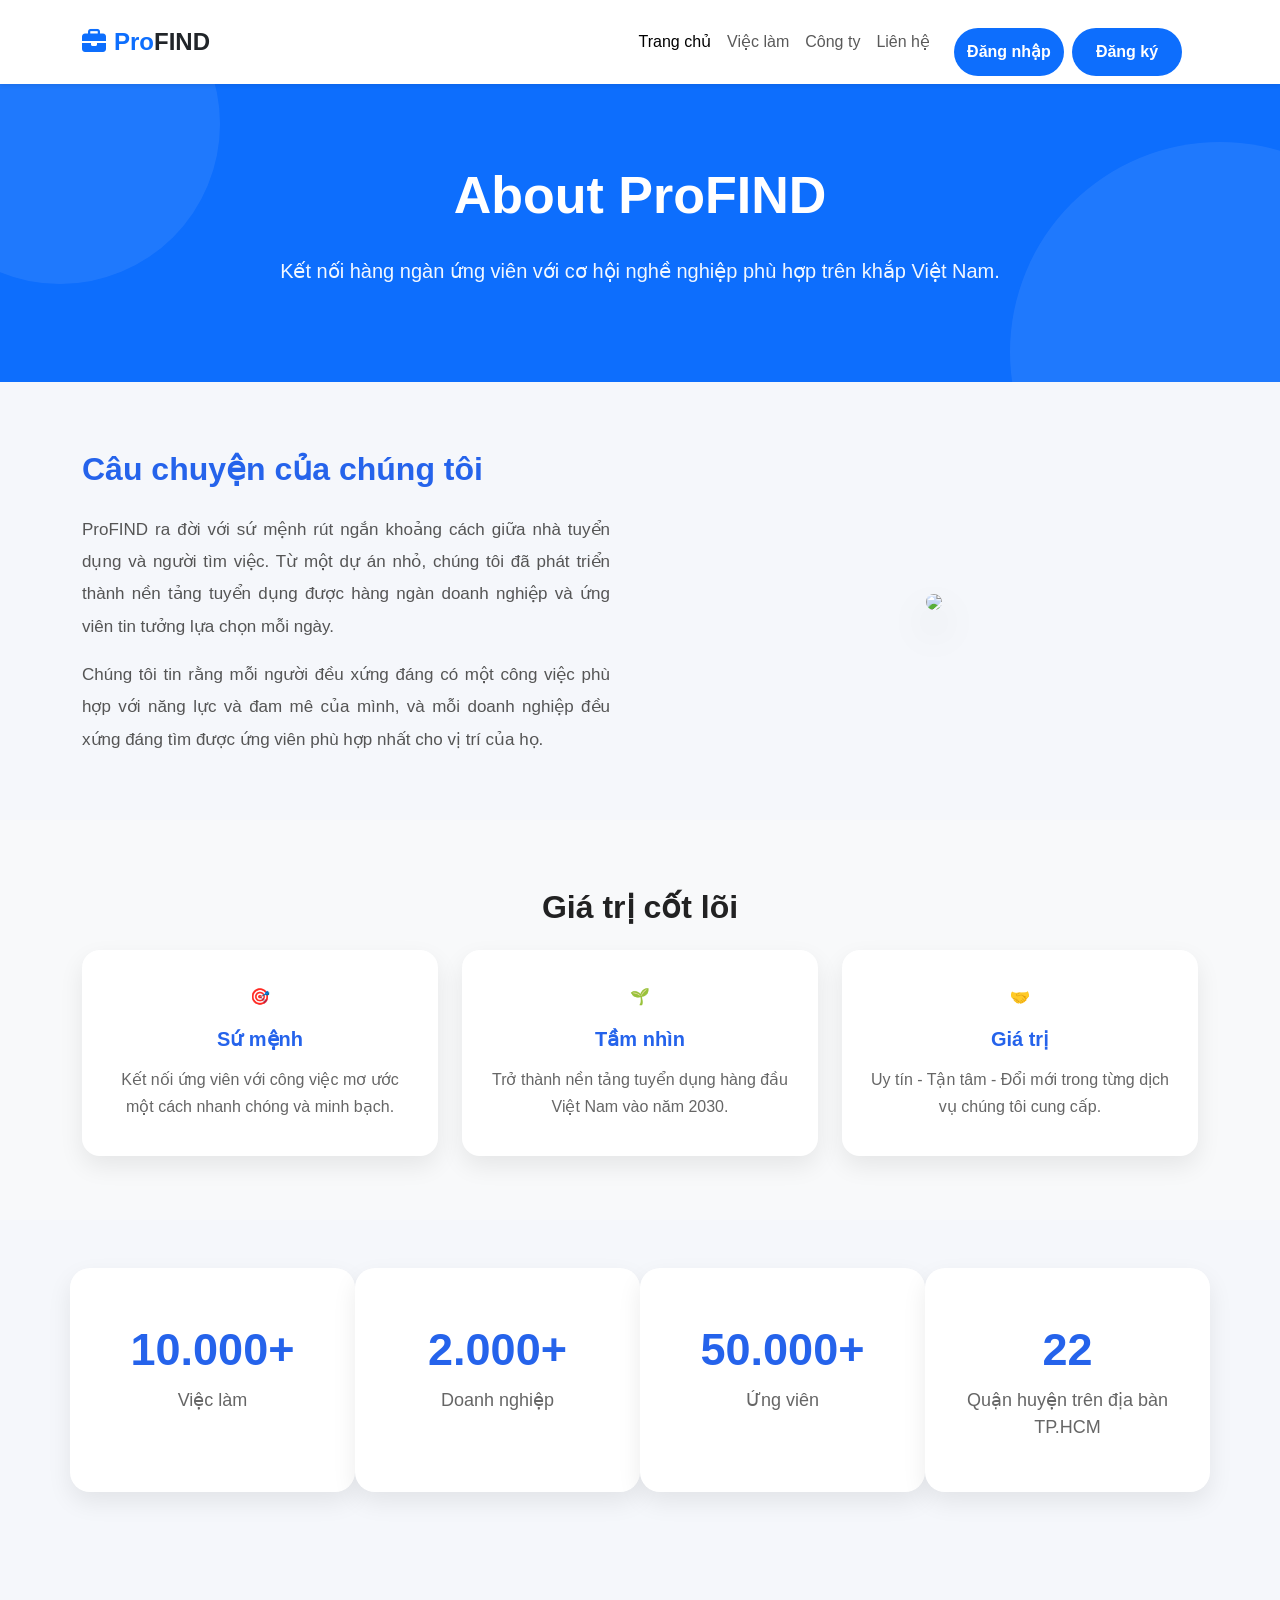
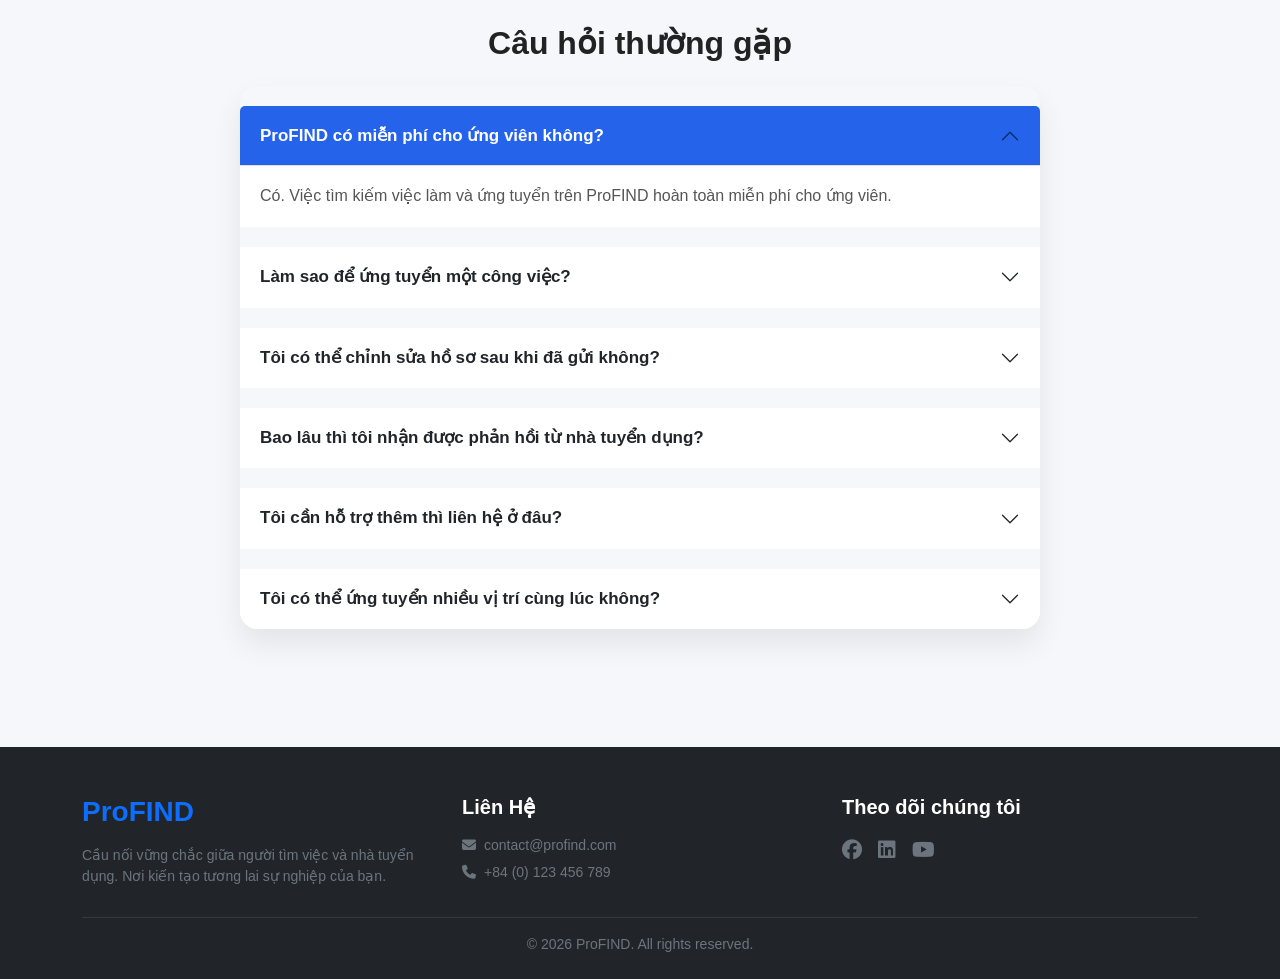
==== commit b76f9f23: "Refactor about.html with new styles and scripts" ====
--- a/ProFind/about.html
+++ b/ProFind/about.html
@@ -12,53 +12,58 @@
 
     <!-- Font Awesome -->
     <link rel="stylesheet" href="https://cdnjs.cloudflare.com/ajax/libs/font-awesome/6.7.2/css/all.min.css">
-
+    <link rel="stylesheet" href="https://unpkg.com/aos@2.3.1/dist/aos.css">
     <link rel="stylesheet" href="asset/css.css">
 </head>
 
 <body>
 
     <!-- Navbar -->
-    <nav class="navbar navbar-expand-lg bg-white shadow-sm sticky-top">
+    <nav class="navbar navbar-expand-lg bg-white shadow-sm sticky-top custom-navbar">
         <div class="container">
-
-            <a class="navbar-brand fw-bold text-primary" href="index.html">
-                ProFIND
+            <a class="navbar-brand fw-bold text-primary brand-logo" href="index.html">
+                <i class="fa-solid fa-briefcase me-2"></i>Pro<span class="text-dark">FIND</span>
             </a>
-
-            <button class="navbar-toggler" data-bs-toggle="collapse" data-bs-target="#menu">
+            <button class="navbar-toggler border-0" type="button" data-bs-toggle="collapse" data-bs-target="#menu">
                 <span class="navbar-toggler-icon"></span>
             </button>
-
+    
             <div class="collapse navbar-collapse" id="menu">
-
-                <ul class="navbar-nav ms-auto">
-
+                <ul class="navbar-nav ms-auto align-items-center">
                     <li class="nav-item">
-                        <a class="nav-link" href="index.html">Trang chủ</a>
-                    </li>
-
+                        <a class="nav-link active" href="index.html">Trang chủ</a>
+                    </li>
                     <li class="nav-item">
-                        <a class="nav-link" href="index.html#jobs">Việc làm</a>
-                    </li>
-
+                        <a class="nav-link" href="jobs.html">Việc làm</a>
+                    </li>
                     <li class="nav-item">
-                        <a class="nav-link active" href="about.html">Công ty</a>
-                    </li>
-
+                        <a class="nav-link" href="about.html">Công ty</a>
+                    </li>
                     <li class="nav-item">
                         <a class="nav-link" href="contact.html">Liên hệ</a>
                     </li>
-
+                    <li class="nav-item ms-lg-3 mt-2 mt-lg-0 d-flex align-items-center">
+                        <a href="login.html" id="loginBtn" class="btn btn-outline-primary btn-sm rounded-pill me-2"
+                            style="width:110px;">
+                            Đăng nhập
+                        </a>
+                        <a href="register.html" id="registerBtn" class="btn btn-primary btn-sm rounded-pill me-2"
+                            style="width:110px;">
+                            Đăng ký
+                        </a>
+                        <span id="helloUser" class="me-2 fw-semibold"></span>
+                        <button id="logoutBtn" onclick="dangXuat()" class="btn btn-danger btn-sm px-3 rounded-pill"
+                            style="display:none;">
+                            Đăng xuất
+                        </button>
+                    </li>
                 </ul>
-
-            </div>
-
+            </div>
         </div>
     </nav>
 
     <!-- Hero -->
-    <section class="hero">
+    <section class="hero" data-aos="fade-up">
         <div class="container text-center">
             <h1>About ProFIND</h1>
             <p>Kết nối hàng ngàn ứng viên với cơ hội nghề nghiệp phù hợp trên khắp Việt Nam.</p>
@@ -68,7 +73,7 @@
     <!-- Giới thiệu -->
     <section class="container py-5">
         <div class="about">
-            <div class="vanban">
+            <div class="vanban" data-aos="fade-right">
                 <h2>Câu chuyện của chúng tôi</h2>
                 <p align="justify">
                     ProFIND ra đời với sứ mệnh rút ngắn khoảng cách giữa nhà tuyển dụng và người tìm việc.
@@ -81,7 +86,7 @@
                     họ.
                 </p>
             </div>
-            <div class="hinh-anh">
+            <div class="hinh-anh" data-aos="fade-left">
                 <img src="https://bizweb.dktcdn.net/100/021/721/articles/2.png?v=1621097527560">
             </div>
         </div>
@@ -95,22 +100,22 @@
             <div class="row text-center">
 
                 <div class="col-md-4 mb-3">
-                    <div class="category">
+                    <div class="category" data-aos="zoom-in">
                         🎯
                         <h5>Sứ mệnh</h5>
                         <p class="mb-0">Kết nối ứng viên với công việc mơ ước một cách nhanh chóng và minh bạch.</p>
                     </div>
                 </div>
 
-                <div class="col-md-4 mb-3">
+                <div class="col-md-4 mb-3" data-aos="zoom-in">
                     <div class="category">
                         🌱
-                        <h5>Tầm nhìn</h5>
+                        <h5>Tầm nhìn</h5 data-aos="zoom-in">
                         <p class="mb-0">Trở thành nền tảng tuyển dụng hàng đầu Việt Nam vào năm 2030.</p>
                     </div>
                 </div>
 
-                <div class="col-md-4 mb-3">
+                <div class="col-md-4 mb-3" data-aos="zoom-in">
                     <div class="category">
                         🤝
                         <h5>Giá trị</h5>
@@ -125,19 +130,19 @@
     <!-- Số liệu -->
     <section class="container py-5 text-center">
         <div class="row">
-            <div class="col-md-3 mb-3">
+            <div class="col-md-3 mb-3" data-aos="zoom-in">
                 <h2>10.000+</h2>
                 <p>Việc làm</p>
             </div>
-            <div class="col-md-3 mb-3">
+            <div class="col-md-3 mb-3" data-aos="zoom-in">
                 <h2>2.000+</h2>
                 <p>Doanh nghiệp</p>
             </div>
-            <div class="col-md-3 mb-3">
+            <div class="col-md-3 mb-3" data-aos="zoom-in">
                 <h2>50.000+</h2>
                 <p>Ứng viên</p>
             </div>
-            <div class="col-md-3 mb-3">
+            <div class="col-md-3 mb-3" data-aos="zoom-in">
                 <h2>22</h2>
                 <p>Quận huyện trên địa bàn TP.HCM</p>
             </div>
@@ -148,7 +153,7 @@
     <section class="container py-5">
         <h2 class="text-center mb-4">Câu hỏi thường gặp</h2>
 
-        <div class="accordion" id="faqAccordion" style="max-width: 800px; margin: 0 auto;">
+        <div class="accordion" id="faqAccordion" data-aos="fade-up" style="max-width: 800px; margin: 0 auto;">
 
             <div class="accordion-item">
                 <h2 class="accordion-header">
@@ -165,7 +170,8 @@
 
             <div class="accordion-item">
                 <h2 class="accordion-header">
-                    <button class="accordion-button collapsed" type="button" data-bs-toggle="collapse" data-bs-target="#faq2">
+                    <button class="accordion-button collapsed" type="button" data-bs-toggle="collapse"
+                        data-bs-target="#faq2">
                         Làm sao để ứng tuyển một công việc?
                     </button>
                 </h2>
@@ -179,7 +185,8 @@
 
             <div class="accordion-item">
                 <h2 class="accordion-header">
-                    <button class="accordion-button collapsed" type="button" data-bs-toggle="collapse" data-bs-target="#faq3">
+                    <button class="accordion-button collapsed" type="button" data-bs-toggle="collapse"
+                        data-bs-target="#faq3">
                         Tôi có thể chỉnh sửa hồ sơ sau khi đã gửi không?
                     </button>
                 </h2>
@@ -193,7 +200,8 @@
 
             <div class="accordion-item">
                 <h2 class="accordion-header">
-                    <button class="accordion-button collapsed" type="button" data-bs-toggle="collapse" data-bs-target="#faq4">
+                    <button class="accordion-button collapsed" type="button" data-bs-toggle="collapse"
+                        data-bs-target="#faq4">
                         Bao lâu thì tôi nhận được phản hồi từ nhà tuyển dụng?
                     </button>
                 </h2>
@@ -207,7 +215,8 @@
 
             <div class="accordion-item">
                 <h2 class="accordion-header">
-                    <button class="accordion-button collapsed" type="button" data-bs-toggle="collapse" data-bs-target="#faq5">
+                    <button class="accordion-button collapsed" type="button" data-bs-toggle="collapse"
+                        data-bs-target="#faq5">
                         Tôi cần hỗ trợ thêm thì liên hệ ở đâu?
                     </button>
                 </h2>
@@ -221,7 +230,8 @@
 
             <div class="accordion-item">
                 <h2 class="accordion-header">
-                    <button class="accordion-button collapsed" type="button" data-bs-toggle="collapse" data-bs-target="#faq6">
+                    <button class="accordion-button collapsed" type="button" data-bs-toggle="collapse"
+                        data-bs-target="#faq6">
                         Tôi có thể ứng tuyển nhiều vị trí cùng lúc không?
                     </button>
                 </h2>
@@ -237,16 +247,56 @@
     </section>
 
     <!-- Footer -->
-    <footer>
+    <!-- <footer>
         <div class="container text-center">
             <h3>ProFIND</h3>
             <p>Email: contact@profind.com</p>
             <p>© 2026 ProFIND</p>
         </div>
+    </footer> -->
+
+    <!-- Footer -->
+    <footer class="bg-dark text-white pt-5 pb-4" data-aos="fade-up">
+        <div class="container">
+            <div class="row g-4">
+                <div class="col-lg-4">
+                    <h3 class="fw-bold text-primary mb-3">ProFIND</h3>
+                    <p class="text-secondary small">Cầu nối vững chắc giữa người tìm việc và nhà tuyển dụng. Nơi kiến
+                        tạo
+                        tương lai sự nghiệp của bạn.</p>
+                </div>
+                <div class="col-lg-4">
+                    <h5 class="fw-bold mb-3">Liên Hệ</h5>
+                    <p class="text-secondary small mb-1"><i class="fa-solid fa-envelope me-2"></i>contact@profind.com
+                    </p>
+                    <p class="text-secondary small"><i class="fa-solid fa-phone me-2"></i>+84 (0) 123 456 789</p>
+                </div>
+                <div class="col-lg-4">
+                    <h5 class="fw-bold mb-3">Theo dõi chúng tôi</h5>
+                    <div class="d-flex gap-3 fs-5">
+                        <a href="#" class="text-secondary"><i class="fa-brands fa-facebook"></i></a>
+                        <a href="#" class="text-secondary"><i class="fa-brands fa-linkedin"></i></a>
+                        <a href="#" class="text-secondary"><i class="fa-brands fa-youtube"></i></a>
+                    </div>
+                </div>
+            </div>
+            <hr class="border-secondary mt-4 mb-3">
+            <p class="text-center text-secondary small mb-0">© 2026 ProFIND. All rights reserved.</p>
+        </div>
     </footer>
 
     <script src="https://cdn.jsdelivr.net/npm/bootstrap@5.3.7/dist/js/bootstrap.bundle.min.js"></script>
     <script src="./asset/js.js"></script>
+
+    <!-- AOS Scroll Animation JS -->
+    <script src="https://unpkg.com/aos@2.3.1/dist/aos.js"></script>
+    <script>
+        // Khởi tạo hiệu ứng cuộn AOS
+        AOS.init({
+            duration: 800,
+            once: true
+        });
+    </script>
 </body>
 
 </html>
--- a/ProFind/asset/css.css
+++ b/ProFind/asset/css.css
@@ -43,7 +43,7 @@
     margin: 10px 0 25px;
 }
 
-search-btn {
+.search-btn {
     width: 120px;
     height: 45px;
     background: #ffc107;
@@ -288,12 +288,18 @@
 
 .popup-content h3 {
     font-size: 26px;
-    margin-bottom: 5px;
+    margin-bottom: 10px;
+}
+
+.popup-content p {
+    color: #555;
+    margin-top: 10px;
+    line-height: 2;
 }
 
 .popup-content i {
     color: #0d6efd;
-    margin-bottom: 15px;
+    margin-bottom: 10px;
     line-height: 5px;
 }
 
@@ -1039,8 +1045,7 @@
 }
 
 /* POPUP */
-
-.popup-contact {
+/* .popup-contact {
     display: none;
     position: fixed;
     inset: 0;
@@ -1076,7 +1081,7 @@
     background: #0d6efd;
     color: white;
     border-radius: 8px;
-}
+} */
 
 /* MOBILE */
 
@@ -1341,3 +1346,263 @@
 .col-md-3 {
     animation: fadeUp .8s ease;
 }
+/* Custom Global Styles */
+body {
+    font-family: 'Segoe UI', system-ui, -apple-system, sans-serif;
+    color: #2b2f38;
+}
+
+/* Color Gradient Text */
+.text-gradient {
+    background: linear-gradient(135deg, #0d6efd 0%, #0a58ca 100%);
+    -webkit-background-clip: text;
+    -webkit-text-fill-color: transparent;
+}
+
+/* Navigation */
+.custom-navbar {
+    transition: all 0.3s ease;
+}
+
+.brand-logo {
+    font-size: 1.5rem;
+}
+
+/* Hero Section Animation */
+.floating-animation {
+    animation: float 4s ease-in-out infinite;
+}
+
+@keyframes float {
+    0% { transform: translateY(0px); }
+    50% { transform: translateY(-12px); }
+    100% { transform: translateY(0px); }
+}
+
+.hero-img {
+    box-shadow: 0 20px 40px rgba(0, 0, 0, 0.12);
+}
+
+.glass-card {
+    background: rgba(255, 255, 255, 0.85);
+    backdrop-filter: blur(10px);
+    border: 1px solid rgba(255, 255, 255, 0.3);
+}
+
+.icon-circle {
+    width: 40px;
+    height: 40px;
+    border-radius: 50%;
+    display: flex;
+    align-items: center;
+    justify-content: center;
+}
+
+/* Search Box */
+.search-box {
+    border: 1px solid #e9ecef;
+}
+
+.search-box .form-select:focus,
+.search-box input:focus {
+    box-shadow: none;
+}
+
+/* Category Cards */
+.icon-box {
+    width: 60px;
+    height: 60px;
+    border-radius: 16px;
+    display: flex;
+    align-items: center;
+    justify-content: center;
+}
+
+.hover-up {
+    transition: transform 0.3s cubic-bezier(0.175, 0.885, 0.32, 1.275), box-shadow 0.3s ease;
+}
+
+.hover-up:hover {
+    transform: translateY(-6px);
+    box-shadow: 0 12px 24px rgba(0, 0, 0, 0.08) !important;
+}
+
+/* Job Cards */
+.company-logo {
+    width: 50px;
+    height: 50px;
+    display: flex;
+    align-items: center;
+    justify-content: center;
+}
+
+.company-logo img {
+    max-height: 100%;
+    object-fit: contain;
+}
+
+/* Company Section */
+.company-item {
+    transition: all 0.3s ease;
+    text-decoration: none;
+}
+
+.company-item:hover {
+    transform: translateY(-3px);
+    box-shadow: 0 8px 16px rgba(0, 0, 0, 0.1) !important;
+}
+
+/* ==========================
+   LOGIN & REGISTER
+========================== */
+
+.auth-page {
+    min-height: 100vh;
+    display: flex;
+    justify-content: center;
+    align-items: center;
+    background: linear-gradient(135deg, #0d6efd, #5ba7ff);
+    padding: 40px 20px;
+}
+
+.auth-box {
+    width: 500px;
+    max-width: 100%;
+    background: #fff;
+    border-radius: 25px;
+    padding: 40px;
+    box-shadow: 0 20px 50px rgba(0, 0, 0, .2);
+    animation: fadeUp .6s ease;
+}
+
+.auth-title {
+    text-align: center;
+    color: #0d6efd;
+    font-size: 32px;
+    font-weight: bold;
+    margin-bottom: 10px;
+}
+
+.auth-subtitle {
+    text-align: center;
+    color: #777;
+    margin-bottom: 30px;
+}
+
+.auth-group {
+    margin-bottom: 18px;
+}
+
+.auth-group label {
+    font-weight: 600;
+    margin-bottom: 8px;
+    display: block;
+}
+
+.auth-group input {
+    width: 100%;
+    height: 48px;
+    border: 1px solid #d9d9d9;
+    border-radius: 12px;
+    padding: 0 15px;
+    transition: .3s;
+    font-size: 15px;
+}
+
+.auth-group input:focus {
+    outline: none;
+    border-color: #0d6efd;
+    box-shadow: 0 0 10px rgba(13, 110, 253, .2);
+}
+
+.auth-btn {
+    width: 100%;
+    height: 50px;
+    border: none;
+    border-radius: 12px;
+    background: linear-gradient(135deg, #0d6efd, #0052cc);
+    color: white;
+    font-size: 17px;
+    font-weight: bold;
+    transition: .3s;
+}
+
+.auth-btn:hover {
+    transform: translateY(-3px);
+    box-shadow: 0 10px 25px rgba(13, 110, 253, .35);
+}
+
+.auth-link {
+    text-align: center;
+    margin-top: 20px;
+}
+
+.auth-link a {
+    text-decoration: none;
+    color: #0d6efd;
+    font-weight: 600;
+}
+
+.auth-link a:hover {
+    text-decoration: underline;
+}
+
+/* Icon */
+
+.input-icon {
+    position: relative;
+}
+
+.input-icon i {
+    position: absolute;
+    left: 15px;
+    top: 50%;
+    transform: translateY(-50%);
+    color: #0d6efd;
+}
+
+.input-icon input {
+    padding-left: 45px;
+}
+
+/* ==========================
+   USER MENU
+========================== */
+
+.user-info {
+    display: flex;
+    align-items: center;
+    gap: 10px;
+}
+
+.user-avatar {
+    width: 42px;
+    height: 42px;
+    border-radius: 50%;
+    background: #0d6efd;
+    color: white;
+    display: flex;
+    justify-content: center;
+    align-items: center;
+    font-weight: bold;
+    font-size: 18px;
+}
+
+.logout-btn {
+    border: none;
+    background: #dc3545;
+    color: white;
+    padding: 8px 18px;
+    border-radius: 20px;
+    transition: .3s;
+}
+
+.logout-btn:hover {
+    background: #b02a37;
+}
+
+#loginBtn,
+#registerBtn {
+    width: 110px;
+    text-align: center;
+}
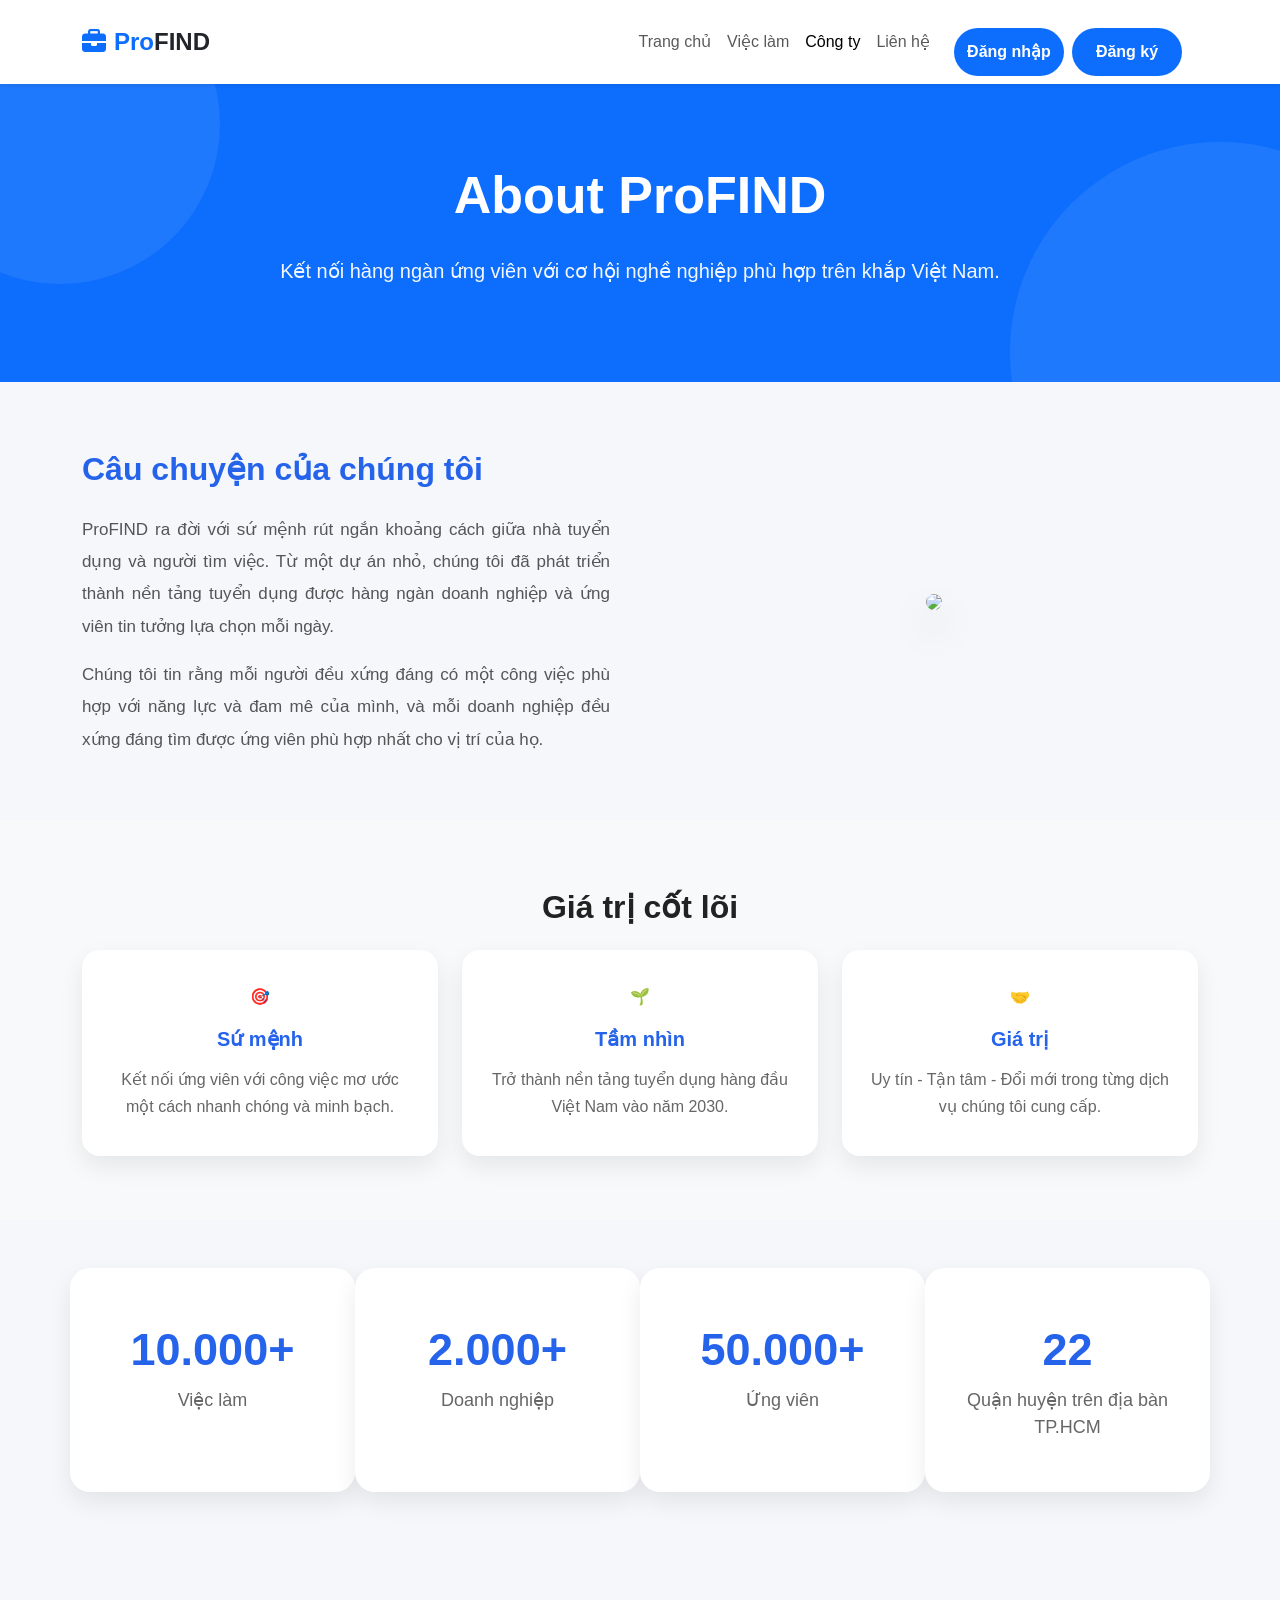
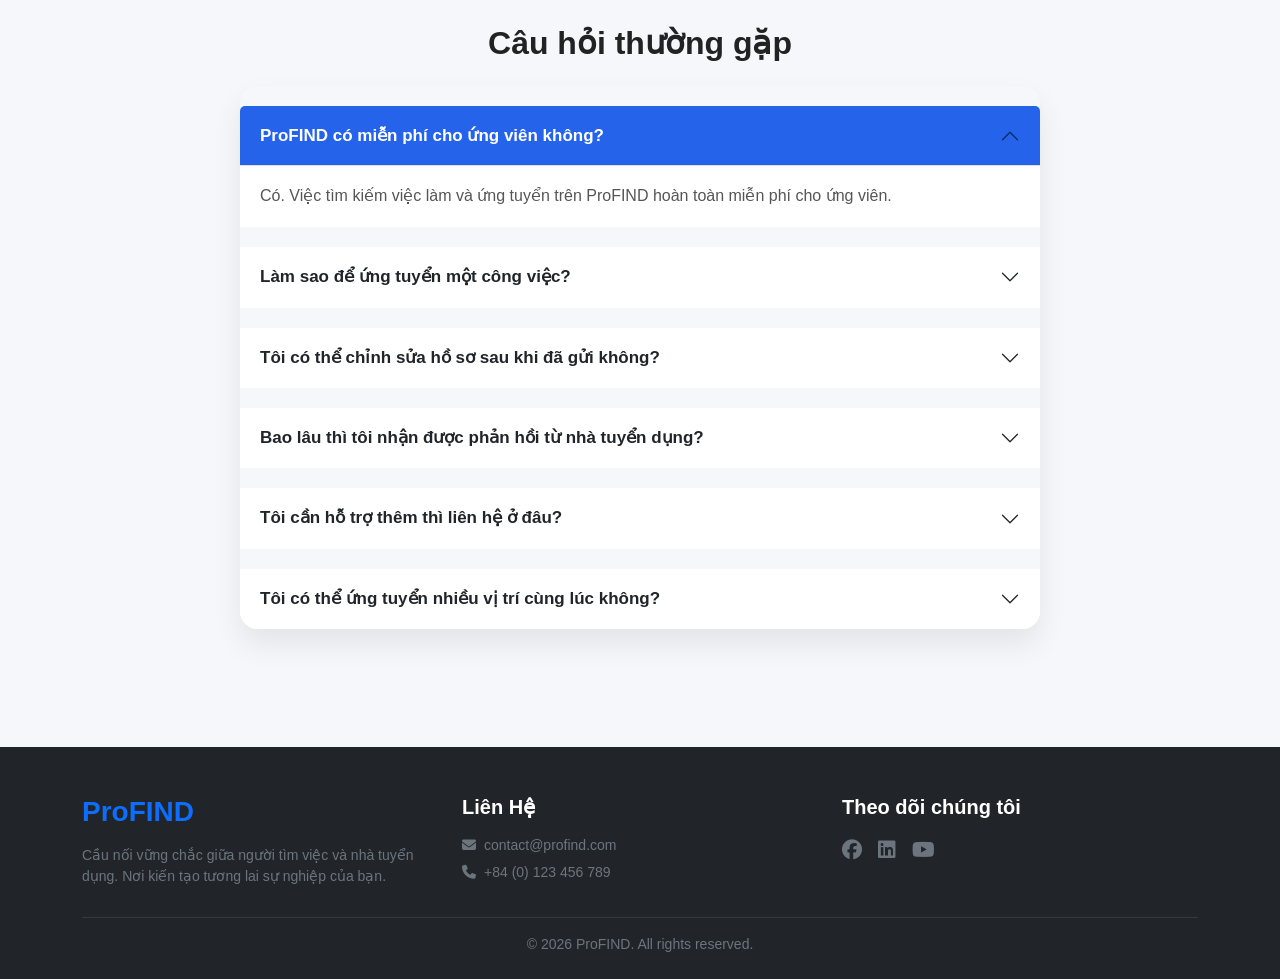
==== commit a9460ef1: "a" ====
--- a/ProFind/about.html
+++ b/ProFind/about.html
@@ -31,13 +31,13 @@
             <div class="collapse navbar-collapse" id="menu">
                 <ul class="navbar-nav ms-auto align-items-center">
                     <li class="nav-item">
-                        <a class="nav-link active" href="index.html">Trang chủ</a>
+                        <a class="nav-link " href="index.html">Trang chủ</a>
                     </li>
                     <li class="nav-item">
                         <a class="nav-link" href="jobs.html">Việc làm</a>
                     </li>
                     <li class="nav-item">
-                        <a class="nav-link" href="about.html">Công ty</a>
+                        <a class="nav-link active" href="about.html">Công ty</a>
                     </li>
                     <li class="nav-item">
                         <a class="nav-link" href="contact.html">Liên hệ</a>
--- a/ProFind/asset/css.css
+++ b/ProFind/asset/css.css
@@ -1,5 +1,8 @@
 body {
-    font-family: Arial, Helvetica, sans-serif;
+    background: #f5f7fb;
+    padding: 0;
+    font-family: 'Segoe UI', system-ui, -apple-system, sans-serif;
+    color: #2b2f38;
 }
 
 html {
@@ -149,14 +152,6 @@
     box-sizing: border-box;
     font-family: Arial, sans-serif;
 }
-
-
-body {
-    background: #f5f7fb;
-    color: #333;
-    padding: 0;
-}
-
 
 /* TiĂªu Ä‘á» */
 h1 {
@@ -542,7 +537,6 @@
 
 .job-sticker {
     display: grid;
-    grid-template-columns: repeat(4, 1fr);
     gap: 15px;
     margin-bottom: 35px;
 }
@@ -1173,8 +1167,7 @@
     opacity: .95;
 }
 
-/* ABOUT */
-
+/* about */
 .about {
     display: flex;
     align-items: center;
@@ -1222,7 +1215,7 @@
     color: #222;
 }
 
-/* CARD */
+/* card */
 
 .category {
     background: #fff;
@@ -1250,8 +1243,7 @@
     line-height: 1.7;
 }
 
-/* THỐNG KÊ */
-
+/* thống kê */
 .container.py-5.text-center .col-md-3 {
     margin-bottom: 25px;
     background: #fff;
@@ -1277,7 +1269,6 @@
 }
 
 /* FAQ */
-
 #faqAccordion {
     max-width: 900px;
     border-radius: 18px;
@@ -1321,7 +1312,6 @@
 }
 
 /* Footer */
-
 footer {
     background: #111827;
     color: white;
@@ -1346,11 +1336,6 @@
 .col-md-3 {
     animation: fadeUp .8s ease;
 }
-/* Custom Global Styles */
-body {
-    font-family: 'Segoe UI', system-ui, -apple-system, sans-serif;
-    color: #2b2f38;
-}
 
 /* Color Gradient Text */
 .text-gradient {
@@ -1452,10 +1437,7 @@
     box-shadow: 0 8px 16px rgba(0, 0, 0, 0.1) !important;
 }
 
-/* ==========================
-   LOGIN & REGISTER
-========================== */
-
+/*Đăng nhập và đăng kí*/
 .auth-page {
     min-height: 100vh;
     display: flex;
@@ -1543,12 +1525,7 @@
     font-weight: 600;
 }
 
-.auth-link a:hover {
-    text-decoration: underline;
-}
-
-/* Icon */
-
+/* icon */
 .input-icon {
     position: relative;
 }
@@ -1565,10 +1542,7 @@
     padding-left: 45px;
 }
 
-/* ==========================
-   USER MENU
-========================== */
-
+/* user menu */
 .user-info {
     display: flex;
     align-items: center;
